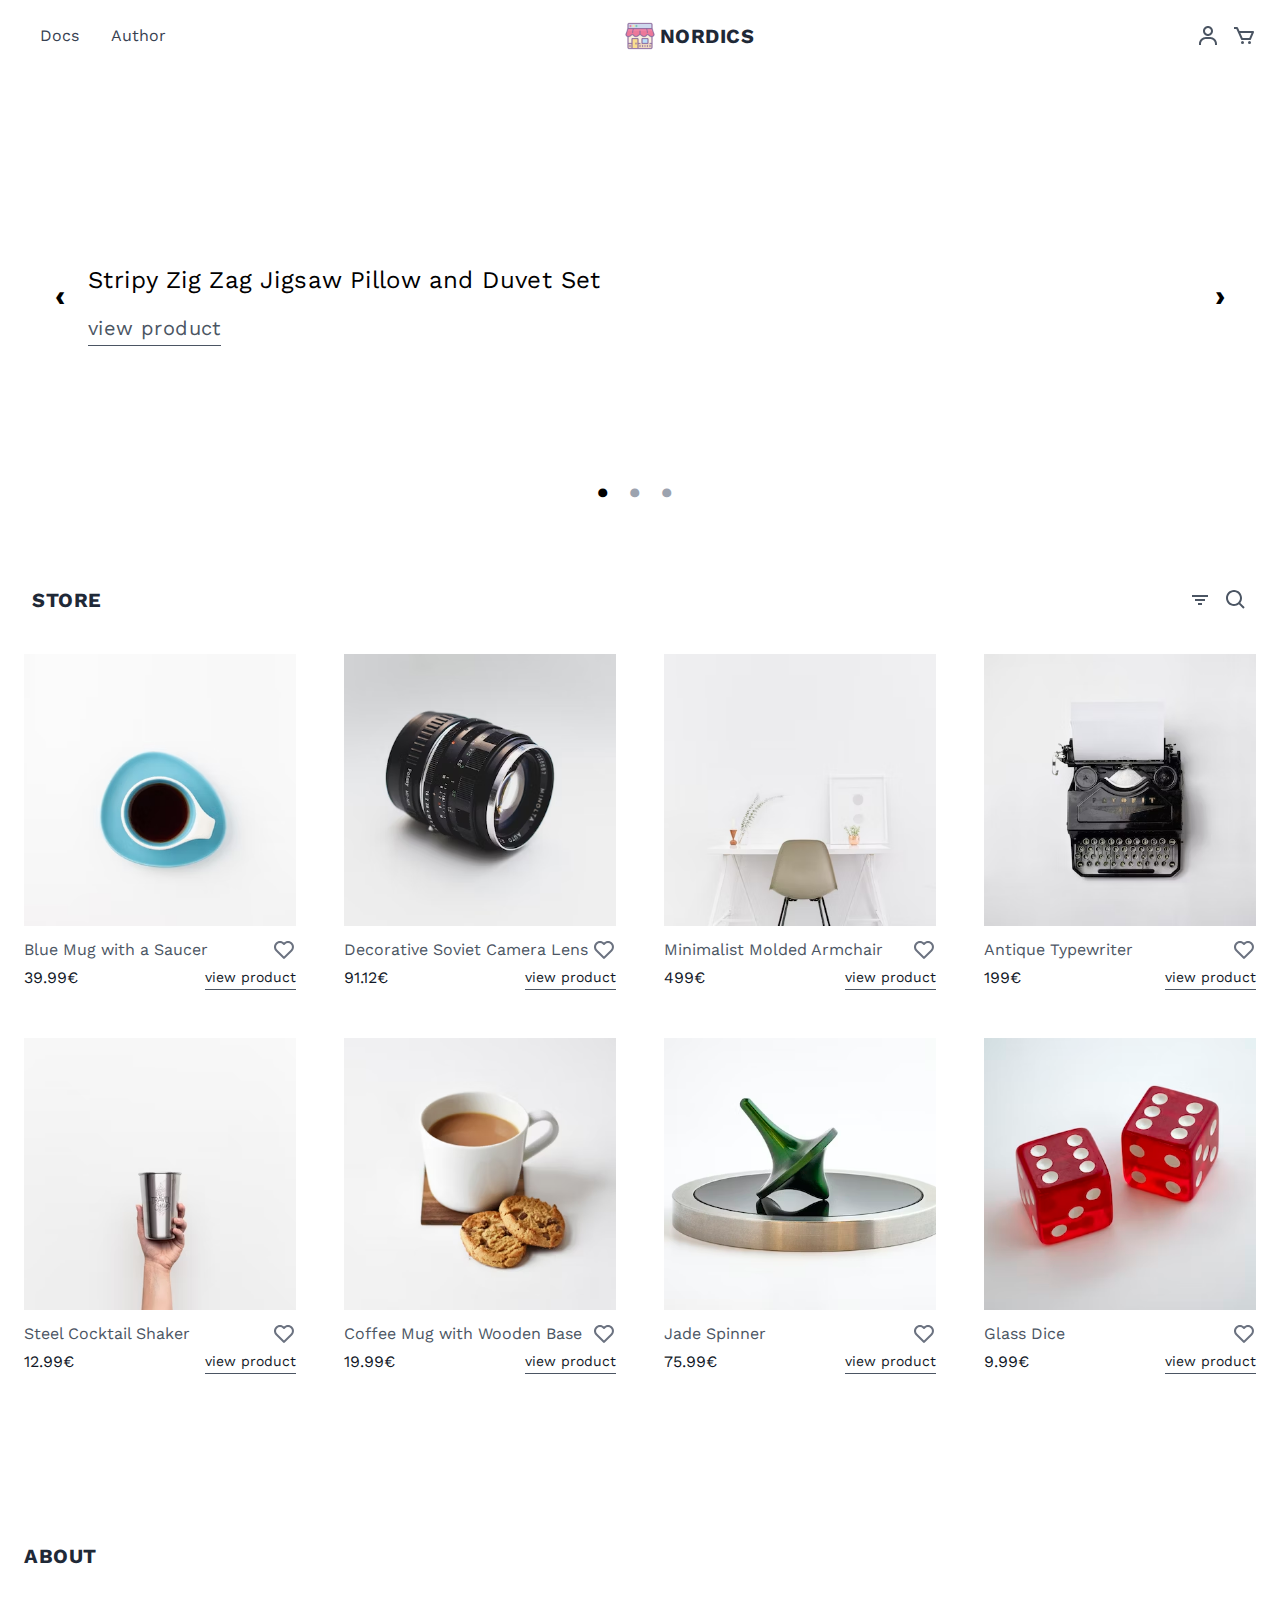
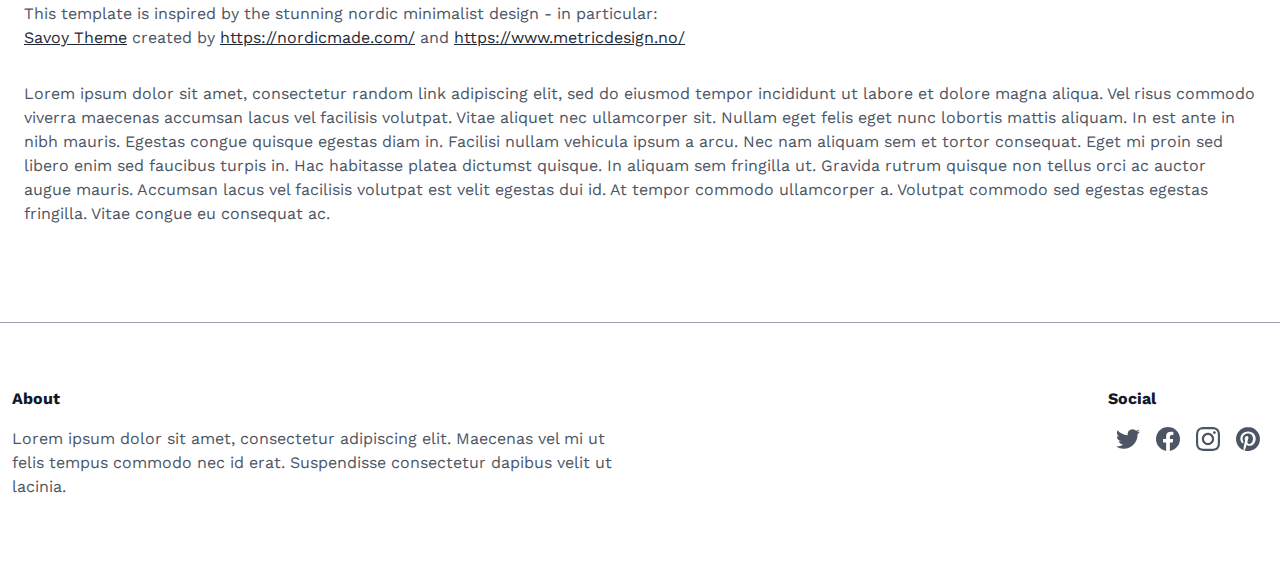
==== index.html @ 89f7fbb5 "fix store nav zindex" ====
<!DOCTYPE html>
<html lang="en">

<head>
    <meta charset="UTF-8">
    <meta name="viewport" content="width=device-width, initial-scale=1.0">
    <meta http-equiv="X-UA-Compatible" content="ie=edge">
    <title>Nordics Store</title>
    <meta name="description" content="Free open source Tailwind CSS Store template">
    <meta name="keywords" content="tailwind,tailwindcss,tailwind css,css,starter template,free template,store template, shop layout, minimal, monochrome, minimalistic, theme, nordic">
    <link rel="shortcut icon" href="./assets/img/favicon.ico" type="image/x-icon">
    <link rel="stylesheet" href="./assets/css/output.css">
    <link href="https://fonts.googleapis.com/css?family=Work+Sans:200,400&display=swap" rel="stylesheet">

</head>
<body class="bg-white text-gray-600 work-sans leading-normal text-base tracking-normal">
    <!--Nav-->
    <nav id="header" class="w-full z-30 top-0 py-1">
        <div class="w-full container mx-auto flex flex-wrap items-center justify-between mt-0 px-6 py-3">

            <label for="menu-toggle" class="cursor-pointer md:hidden block">
                <svg class="fill-current text-gray-900" xmlns="http://www.w3.org/2000/svg" width="20" height="20" viewBox="0 0 20 20">
                    <title>menu</title>
                    <path d="M0 3h20v2H0V3zm0 6h20v2H0V9zm0 6h20v2H0v-2z"></path>
                </svg>
            </label>
            <input class="hidden" type="checkbox" id="menu-toggle" />

            <div class="hidden md:flex md:items-center md:w-auto w-full order-3 md:order-1" id="menu">
                <nav>
                    <ul class="md:flex items-center justify-between text-base text-gray-700 pt-4 md:pt-0">
                        <li><a class="inline-block no-underline hover:text-black hover:underline py-2 px-4" href="#">Docs</a></li>
                        <li><a class="inline-block no-underline hover:text-black hover:underline py-2 px-4" href="#">Author</a></li>
                    </ul>
                </nav>
            </div>

            <div class="order-1 md:order-2">
                <a class="flex items-center tracking-wide no-underline hover:no-underline font-bold text-gray-800 text-xl " href="index.html">
                    <img class="hidden w-[32px] h-[32px] sm:mr-1 sm:block" src="./assets/img/logo.png" alt="Logo">
                    NORDICS
                </a>
            </div>

            <div class="order-2 md:order-3 flex items-center" id="nav-content">

                <button type="button" class="login-toggle inline-block no-underline hover:text-black">
                    <svg class="fill-current hover:text-black" xmlns="http://www.w3.org/2000/svg" width="24" height="24" viewBox="0 0 24 24">
                        <circle fill="none" cx="12" cy="7" r="3" />
                        <path d="M12 2C9.243 2 7 4.243 7 7s2.243 5 5 5 5-2.243 5-5S14.757 2 12 2zM12 10c-1.654 0-3-1.346-3-3s1.346-3 3-3 3 1.346 3 3S13.654 10 12 10zM21 21v-1c0-3.859-3.141-7-7-7h-4c-3.86 0-7 3.141-7 7v1h2v-1c0-2.757 2.243-5 5-5h4c2.757 0 5 2.243 5 5v1H21z" />
                    </svg>
                </button>

                <button type="button" class="cart-toggle ml-3 inline-block no-underline hover:text-black">
                    <svg class="fill-current hover:text-black" xmlns="http://www.w3.org/2000/svg" width="24" height="24" viewBox="0 0 24 24">
                        <path d="M21,7H7.462L5.91,3.586C5.748,3.229,5.392,3,5,3H2v2h2.356L9.09,15.414C9.252,15.771,9.608,16,10,16h8 c0.4,0,0.762-0.238,0.919-0.606l3-7c0.133-0.309,0.101-0.663-0.084-0.944C21.649,7.169,21.336,7,21,7z M17.341,14h-6.697L8.371,9 h11.112L17.341,14z" />
                        <circle cx="10.5" cy="18.5" r="1.5" />
                        <circle cx="17.5" cy="18.5" r="1.5" />
                    </svg>
                </button>

            </div>
        </div>
    </nav>

    <div class="carousel relative container mx-auto max-w-[1600px]">
        <div class="carousel-inner relative overflow-hidden w-full">
            <!--Slide 1-->
            <input class="carousel-open" type="radio" id="carousel-1" name="carousel" aria-hidden="true" hidden checked="checked">
            <div class="carousel-item absolute opacity-0 h-[50vh]">
                <div class="block h-full w-full mx-auto lg:flex pt-6 md:pt-0 md:items-center bg-cover bg-right bg-slide-one">

                    <div class="container mx-auto">
                        <div class="flex flex-col w-full lg:w-1/2 md:ml-16 items-center md:items-start px-6 tracking-wide">
                            <p class="text-black text-2xl my-4">Stripy Zig Zag Jigsaw Pillow and Duvet Set</p>
                            <a class="text-xl inline-block no-underline border-b border-gray-600 leading-relaxed hover:text-black hover:border-black" href="#">view product</a>
                        </div>
                    </div>

                </div>
            </div>
            <label for="carousel-3" class="prev control-1 w-10 h-10 ml-2 md:ml-10 absolute cursor-pointer hidden text-3xl font-bold text-black hover:text-white rounded-full bg-white hover:bg-gray-900 leading-tight text-center z-10 inset-y-0 left-0 my-auto">‹</label>
            <label for="carousel-2" class="next control-1 w-10 h-10 mr-2 md:mr-10 absolute cursor-pointer hidden text-3xl font-bold text-black hover:text-white rounded-full bg-white hover:bg-gray-900 leading-tight text-center z-10 inset-y-0 right-0 my-auto">›</label>

            <!--Slide 2-->
            <input class="carousel-open" type="radio" id="carousel-2" name="carousel" aria-hidden="true" hidden>
            <div class="carousel-item absolute opacity-0 bg-cover bg-right h-[50vh]">
                <div class="block h-full w-full mx-auto lg:flex pt-6 md:pt-0 md:items-center bg-cover bg-right bg-slide-two">

                    <div class="container mx-auto">
                        <div class="flex flex-col w-full lg:w-1/2 md:ml-16 items-center md:items-start px-6 tracking-wide">
                            <p class="text-black text-2xl my-4">Real Bamboo Wall Clock</p>
                            <a class="text-xl inline-block no-underline border-b border-gray-600 leading-relaxed hover:text-black hover:border-black" href="#">view product</a>
                        </div>
                    </div>

                </div>
            </div>
            <label for="carousel-1" class="prev control-2 w-10 h-10 ml-2 md:ml-10 absolute cursor-pointer hidden text-3xl font-bold text-black hover:text-white rounded-full bg-white hover:bg-gray-900  leading-tight text-center z-10 inset-y-0 left-0 my-auto">‹</label>
            <label for="carousel-3" class="next control-2 w-10 h-10 mr-2 md:mr-10 absolute cursor-pointer hidden text-3xl font-bold text-black hover:text-white rounded-full bg-white hover:bg-gray-900  leading-tight text-center z-10 inset-y-0 right-0 my-auto">›</label>

            <!--Slide 3-->
            <input class="carousel-open" type="radio" id="carousel-3" name="carousel" aria-hidden="true" hidden>
            <div class="carousel-item absolute opacity-0 h-[50vh]">
                <div class="block h-full w-full mx-auto lg:flex pt-6 md:pt-0 md:items-center bg-cover bg-bottom bg-slide-three");">

                    <div class="container mx-auto">
                        <div class="flex flex-col w-full lg:w-1/2 md:ml-16 items-center md:items-start px-6 tracking-wide">
                            <p class="text-black text-2xl my-4">Brown and blue hardbound book</p>
                            <a class="text-xl inline-block no-underline border-b border-gray-600 leading-relaxed hover:text-black hover:border-black" href="#">view product</a>
                        </div>
                    </div>

                </div>
            </div>
            <label for="carousel-2" class="prev control-3 w-10 h-10 ml-2 md:ml-10 absolute cursor-pointer hidden text-3xl font-bold text-black hover:text-white rounded-full bg-white hover:bg-gray-900  leading-tight text-center z-10 inset-y-0 left-0 my-auto">‹</label>
            <label for="carousel-1" class="next control-3 w-10 h-10 mr-2 md:mr-10 absolute cursor-pointer hidden text-3xl font-bold text-black hover:text-white rounded-full bg-white hover:bg-gray-900  leading-tight text-center z-10 inset-y-0 right-0 my-auto">›</label>

            <!-- Add additional indicators for each slide-->
            <ol class="carousel-indicators">
                <li class="inline-block mr-3">
                    <label for="carousel-1" class="carousel-bullet cursor-pointer block text-4xl text-gray-400 hover:text-gray-900">•</label>
                </li>
                <li class="inline-block mr-3">
                    <label for="carousel-2" class="carousel-bullet cursor-pointer block text-4xl text-gray-400 hover:text-gray-900">•</label>
                </li>
                <li class="inline-block mr-3">
                    <label for="carousel-3" class="carousel-bullet cursor-pointer block text-4xl text-gray-400 hover:text-gray-900">•</label>
                </li>
            </ol>

        </div>
    </div>
    <!-- STORE SECTION -->
    <section class="bg-white py-8">

        <div id="store" class="container mx-auto flex items-center flex-wrap pt-4 pb-12">

            <nav id="store-nav" class="w-full top-0 px-6 py-1">
                <div class="w-full container mx-auto flex flex-wrap items-center justify-between mt-0 px-2 py-3">

                    <a class="uppercase tracking-wide no-underline hover:no-underline font-bold text-gray-800 text-xl " href="#">
				Store
			</a>

                    <div class="flex items-center" id="store-nav-content">

                        <button id="filter-toggle" type="button" class="ml-3 inline-block no-underline hover:text-black" href="#">
                            <svg class="fill-current hover:text-black" xmlns="http://www.w3.org/2000/svg" width="24" height="24" viewBox="0 0 24 24">
                                <path d="M7 11H17V13H7zM4 7H20V9H4zM10 15H14V17H10z" />
                            </svg>
                        </button>

                        <button id="search-toggle" type="button" class="ml-3 inline-block no-underline hover:text-black" href="#">
                            <svg class="fill-current hover:text-black" xmlns="http://www.w3.org/2000/svg" width="24" height="24" viewBox="0 0 24 24">
                                <path d="M10,18c1.846,0,3.543-0.635,4.897-1.688l4.396,4.396l1.414-1.414l-4.396-4.396C17.365,13.543,18,11.846,18,10 c0-4.411-3.589-8-8-8s-8,3.589-8,8S5.589,18,10,18z M10,4c3.309,0,6,2.691,6,6s-2.691,6-6,6s-6-2.691-6-6S6.691,4,10,4z" />
                            </svg>
                        </button>

                    </div>
              </div>
            </nav>
        </div>
        
        <div id="cart-wrapper" class="opacity-0 relative ease-in-out duration-500 z-10" aria-labelledby="slide-over-title" role="dialog" aria-modal="true">
            <!--
              Background backdrop, show/hide based on slide-over state.
          
              Entering: "ease-in-out duration-500"
                From: "opacity-0"
                To: "opacity-100"
              Leaving: "ease-in-out duration-500"
                From: "opacity-100"
                To: "opacity-0"
                inset-0 
            -->
            <div class="fixed end-full bg-gray-500 bg-opacity-75 transition-opacity"></div>
          
            <div class="fixed end-full overflow-hidden">
              <div class="absolute end-full overflow-hidden">
                <div id="cart" class="translate-x-full transform transition ease-in-out duration-500 sm:duration-700 pointer-events-none fixed inset-y-0 right-0 flex max-w-full pl-10">
                  <!--
                    Slide-over panel, show/hide based on slide-over state.
          
                    Entering: "transform transition ease-in-out duration-500 sm:duration-700"
                      From: "translate-x-full"
                      To: "translate-x-0"
                    Leaving: "transform transition ease-in-out duration-500 sm:duration-700"
                      From: "translate-x-0"
                      To: "translate-x-full"
                  -->
                  <div class="pointer-events-auto w-screen max-w-md">
                    <div class="flex h-full flex-col overflow-y-scroll bg-white shadow-xl">
                      <div class="flex-1 overflow-y-auto px-4 py-6 sm:px-6">
                        <div class="flex items-start justify-between">
                          <h2 class="text-lg font-medium text-gray-900" id="slide-over-title">Shopping cart</h2>
                          <div class="ml-3 flex h-7 items-center">
                            <button type="button" class="cart-toggle relative -m-2 p-2 text-gray-400 hover:text-gray-500">
                              <span class="absolute -inset-0.5"></span>
                              <span class="sr-only">Close panel</span>
                              <svg class="h-6 w-6" fill="none" viewBox="0 0 24 24" stroke-width="1.5" stroke="currentColor" aria-hidden="true">
                                <path stroke-linecap="round" stroke-linejoin="round" d="M6 18L18 6M6 6l12 12" />
                              </svg>
                            </button>
                          </div>
                        </div>
          
                        <div class="mt-8">
                          <div class="flow-root">
                            <ul id="cart-content" role="list" class="-my-6 divide-y divide-gray-200">
                            </ul>
                          </div>
                        </div>
                      </div>
          
                      <div class="border-t border-gray-200 px-4 py-6 sm:px-6">
                        <div class="flex justify-between text-base font-medium text-gray-900">
                          <p>Subtotal</p>
                          <p id="price-sum">0.00€</p>
                        </div>
                        <p class="mt-0.5 text-sm text-gray-500">Shipping and taxes calculated at checkout.</p>
                        <div class="mt-6">
                          <a href="#" class="flex items-center justify-center rounded-md border border-transparent bg-indigo-600 px-6 py-3 text-base font-medium text-white shadow-sm hover:bg-indigo-700">Checkout</a>
                        </div>
                        <div class="mt-6 flex justify-center text-center text-sm text-gray-500">
                          <p>
                            or
                            <button type="button" class="cart-toggle font-medium text-indigo-600 hover:text-indigo-500">
                              Continue Shopping
                              <span aria-hidden="true"> &rarr;</span>
                            </button>
                          </p>
                        </div>
                      </div>
                    </div>
                  </div>
                </div>
              </div>
            </div>
          </div>
          

    </section>

    <section class="bg-white py-8">

        <div class="container py-8 px-6 mx-auto">

            <a class="uppercase tracking-wide no-underline hover:no-underline font-bold text-gray-800 text-xl mb-8" href="#">
			About
		</a>

            <p class="mt-8 mb-8">This template is inspired by the stunning nordic minimalist design - in particular:
                <br>
                <a class="text-gray-800 underline hover:text-gray-900" href="http://savoy.nordicmade.com/" target="_blank">Savoy Theme</a> created by <a class="text-gray-800 underline hover:text-gray-900" href="https://nordicmade.com/">https://nordicmade.com/</a> and <a class="text-gray-800 underline hover:text-gray-900" href="https://www.metricdesign.no/" target="_blank">https://www.metricdesign.no/</a></p>

            <p class="mb-8">Lorem ipsum dolor sit amet, consectetur <a href="#">random link</a> adipiscing elit, sed do eiusmod tempor incididunt ut labore et dolore magna aliqua. Vel risus commodo viverra maecenas accumsan lacus vel facilisis volutpat. Vitae aliquet nec ullamcorper sit. Nullam eget felis eget nunc lobortis mattis aliquam. In est ante in nibh mauris. Egestas congue quisque egestas diam in. Facilisi nullam vehicula ipsum a arcu. Nec nam aliquam sem et tortor consequat. Eget mi proin sed libero enim sed faucibus turpis in. Hac habitasse platea dictumst quisque. In aliquam sem fringilla ut. Gravida rutrum quisque non tellus orci ac auctor augue mauris. Accumsan lacus vel facilisis volutpat est velit egestas dui id. At tempor commodo ullamcorper a. Volutpat commodo sed egestas egestas fringilla. Vitae congue eu consequat ac.</p>

        </div>

    </section>

<footer class="container mx-auto bg-white py-8 border-t border-gray-400">
  <div class="container flex px-3 py-8 ">
    <div class="w-full mx-auto flex flex-wrap">
      <div class="flex w-full lg:w-1/2 ">
        <div class="px-3 md:px-0">
          <h3 class="font-bold text-gray-900">About</h3>
          <p class="py-4">
            Lorem ipsum dolor sit amet, consectetur adipiscing elit. Maecenas vel mi ut felis tempus commodo nec id erat. Suspendisse consectetur dapibus velit ut lacinia.
          </p>
        </div>
      </div>
      <div class="flex w-full lg:w-1/2 lg:justify-end lg:text-right mt-6 md:mt-0">
        <div class="px-3 md:px-0">
          <h3 class="text-left font-bold text-gray-900">Social</h3>

          <div class="w-full flex items-center py-4 mt-0">
            <a href="#" class="mx-2">
              <svg class="w-6 h-6 fill-current" viewBox="0 0 24 24">
                <path d="M23.953 4.57a10 10 0 01-2.825.775 4.958 4.958 0 002.163-2.723c-.951.555-2.005.959-3.127 1.184a4.92 4.92 0 00-8.384 4.482C7.69 8.095 4.067 6.13 1.64 3.162a4.822 4.822 0 00-.666 2.475c0 1.71.87 3.213 2.188 4.096a4.904 4.904 0 01-2.228-.616v.06a4.923 4.923 0 003.946 4.827 4.996 4.996 0 01-2.212.085 4.936 4.936 0 004.604 3.417 9.867 9.867 0 01-6.102 2.105c-.39 0-.779-.023-1.17-.067a13.995 13.995 0 007.557 2.209c9.053 0 13.998-7.496 13.998-13.985 0-.21 0-.42-.015-.63A9.935 9.935 0 0024 4.59z"></path>
              </svg>
            </a>
            <a href="#" class="mx-2">
              <svg class="w-6 h-6 fill-current" viewBox="0 0 24 24">
                <path d="M24 12.073c0-6.627-5.373-12-12-12s-12 5.373-12 12c0 5.99 4.388 10.954 10.125 11.854v-8.385H7.078v-3.47h3.047V9.43c0-3.007 1.792-4.669 4.533-4.669 1.312 0 2.686.235 2.686.235v2.953H15.83c-1.491 0-1.956.925-1.956 1.874v2.25h3.328l-.532 3.47h-2.796v8.385C19.612 23.027 24 18.062 24 12.073z"></path>
              </svg>
            </a>
            <a href="#" class="mx-2">
              <svg class="w-6 h-6 fill-current" viewBox="0 0 24 24">
                <path d="M12 0C8.74 0 8.333.015 7.053.072 5.775.132 4.905.333 4.14.63c-.789.306-1.459.717-2.126 1.384S.935 3.35.63 4.14C.333 4.905.131 5.775.072 7.053.012 8.333 0 8.74 0 12s.015 3.667.072 4.947c.06 1.277.261 2.148.558 2.913.306.788.717 1.459 1.384 2.126.667.666 1.336 1.079 2.126 1.384.766.296 1.636.499 2.913.558C8.333 23.988 8.74 24 12 24s3.667-.015 4.947-.072c1.277-.06 2.148-.262 2.913-.558.788-.306 1.459-.718 2.126-1.384.666-.667 1.079-1.335 1.384-2.126.296-.765.499-1.636.558-2.913.06-1.28.072-1.687.072-4.947s-.015-3.667-.072-4.947c-.06-1.277-.262-2.149-.558-2.913-.306-.789-.718-1.459-1.384-2.126C21.319 1.347 20.651.935 19.86.63c-.765-.297-1.636-.499-2.913-.558C15.667.012 15.26 0 12 0zm0 2.16c3.203 0 3.585.016 4.85.071 1.17.055 1.805.249 2.227.415.562.217.96.477 1.382.896.419.42.679.819.896 1.381.164.422.36 1.057.413 2.227.057 1.266.07 1.646.07 4.85s-.015 3.585-.074 4.85c-.061 1.17-.256 1.805-.421 2.227-.224.562-.479.96-.899 1.382-.419.419-.824.679-1.38.896-.42.164-1.065.36-2.235.413-1.274.057-1.649.07-4.859.07-3.211 0-3.586-.015-4.859-.074-1.171-.061-1.816-.256-2.236-.421-.569-.224-.96-.479-1.379-.899-.421-.419-.69-.824-.9-1.38-.165-.42-.359-1.065-.42-2.235-.045-1.26-.061-1.649-.061-4.844 0-3.196.016-3.586.061-4.861.061-1.17.255-1.814.42-2.234.21-.57.479-.96.9-1.381.419-.419.81-.689 1.379-.898.42-.166 1.051-.361 2.221-.421 1.275-.045 1.65-.06 4.859-.06l.045.03zm0 3.678c-3.405 0-6.162 2.76-6.162 6.162 0 3.405 2.76 6.162 6.162 6.162 3.405 0 6.162-2.76 6.162-6.162 0-3.405-2.76-6.162-6.162-6.162zM12 16c-2.21 0-4-1.79-4-4s1.79-4 4-4 4 1.79 4 4-1.79 4-4 4zm7.846-10.405c0 .795-.646 1.44-1.44 1.44-.795 0-1.44-.646-1.44-1.44 0-.794.646-1.439 1.44-1.439.793-.001 1.44.645 1.44 1.439z"></path>
              </svg>
            </a>
            <a href="#" class="mx-2">
              <svg class="w-6 h-6 fill-current" viewBox="0 0 24 24">
                <path d="M12.017 0C5.396 0 .029 5.367.029 11.987c0 5.079 3.158 9.417 7.618 11.162-.105-.949-.199-2.403.041-3.439.219-.937 1.406-5.957 1.406-5.957s-.359-.72-.359-1.781c0-1.663.967-2.911 2.168-2.911 1.024 0 1.518.769 1.518 1.688 0 1.029-.653 2.567-.992 3.992-.285 1.193.6 2.165 1.775 2.165 2.128 0 3.768-2.245 3.768-5.487 0-2.861-2.063-4.869-5.008-4.869-3.41 0-5.409 2.562-5.409 5.199 0 1.033.394 2.143.889 2.741.099.12.112.225.085.345-.09.375-.293 1.199-.334 1.363-.053.225-.172.271-.401.165-1.495-.69-2.433-2.878-2.433-4.646 0-3.776 2.748-7.252 7.92-7.252 4.158 0 7.392 2.967 7.392 6.923 0 4.135-2.607 7.462-6.233 7.462-1.214 0-2.354-.629-2.758-1.379l-.749 2.848c-.269 1.045-1.004 2.352-1.498 3.146 1.123.345 2.306.535 3.55.535 6.607 0 11.985-5.365 11.985-11.987C23.97 5.39 18.592.026 11.985.026L12.017 0z"></path>
              </svg>
            </a>
          </div>
        </div>
      </div>
    </div>
  </div>
</footer>


  


<script src="./assets/js/jquery.min.js"></script>
<script src="./assets/js/index.js"></script>
</body>

</html>
---- assets/css/output.css ----
/*
! tailwindcss v3.3.6 | MIT License | https://tailwindcss.com
*/

/*
1. Prevent padding and border from affecting element width. (https://github.com/mozdevs/cssremedy/issues/4)
2. Allow adding a border to an element by just adding a border-width. (https://github.com/tailwindcss/tailwindcss/pull/116)
*/

*,
::before,
::after {
  box-sizing: border-box;
  /* 1 */
  border-width: 0;
  /* 2 */
  border-style: solid;
  /* 2 */
  border-color: #e5e7eb;
  /* 2 */
}

::before,
::after {
  --tw-content: '';
}

/*
1. Use a consistent sensible line-height in all browsers.
2. Prevent adjustments of font size after orientation changes in iOS.
3. Use a more readable tab size.
4. Use the user's configured `sans` font-family by default.
5. Use the user's configured `sans` font-feature-settings by default.
6. Use the user's configured `sans` font-variation-settings by default.
*/

html {
  line-height: 1.5;
  /* 1 */
  -webkit-text-size-adjust: 100%;
  /* 2 */
  -moz-tab-size: 4;
  /* 3 */
  -o-tab-size: 4;
     tab-size: 4;
  /* 3 */
  font-family: ui-sans-serif, system-ui, -apple-system, BlinkMacSystemFont, "Segoe UI", Roboto, "Helvetica Neue", Arial, "Noto Sans", sans-serif, "Apple Color Emoji", "Segoe UI Emoji", "Segoe UI Symbol", "Noto Color Emoji";
  /* 4 */
  font-feature-settings: normal;
  /* 5 */
  font-variation-settings: normal;
  /* 6 */
}

/*
1. Remove the margin in all browsers.
2. Inherit line-height from `html` so users can set them as a class directly on the `html` element.
*/

body {
  margin: 0;
  /* 1 */
  line-height: inherit;
  /* 2 */
}

/*
1. Add the correct height in Firefox.
2. Correct the inheritance of border color in Firefox. (https://bugzilla.mozilla.org/show_bug.cgi?id=190655)
3. Ensure horizontal rules are visible by default.
*/

hr {
  height: 0;
  /* 1 */
  color: inherit;
  /* 2 */
  border-top-width: 1px;
  /* 3 */
}

/*
Add the correct text decoration in Chrome, Edge, and Safari.
*/

abbr:where([title]) {
  -webkit-text-decoration: underline dotted;
          text-decoration: underline dotted;
}

/*
Remove the default font size and weight for headings.
*/

h1,
h2,
h3,
h4,
h5,
h6 {
  font-size: inherit;
  font-weight: inherit;
}

/*
Reset links to optimize for opt-in styling instead of opt-out.
*/

a {
  color: inherit;
  text-decoration: inherit;
}

/*
Add the correct font weight in Edge and Safari.
*/

b,
strong {
  font-weight: bolder;
}

/*
1. Use the user's configured `mono` font-family by default.
2. Use the user's configured `mono` font-feature-settings by default.
3. Use the user's configured `mono` font-variation-settings by default.
4. Correct the odd `em` font sizing in all browsers.
*/

code,
kbd,
samp,
pre {
  font-family: ui-monospace, SFMono-Regular, Menlo, Monaco, Consolas, "Liberation Mono", "Courier New", monospace;
  /* 1 */
  font-feature-settings: normal;
  /* 2 */
  font-variation-settings: normal;
  /* 3 */
  font-size: 1em;
  /* 4 */
}

/*
Add the correct font size in all browsers.
*/

small {
  font-size: 80%;
}

/*
Prevent `sub` and `sup` elements from affecting the line height in all browsers.
*/

sub,
sup {
  font-size: 75%;
  line-height: 0;
  position: relative;
  vertical-align: baseline;
}

sub {
  bottom: -0.25em;
}

sup {
  top: -0.5em;
}

/*
1. Remove text indentation from table contents in Chrome and Safari. (https://bugs.chromium.org/p/chromium/issues/detail?id=999088, https://bugs.webkit.org/show_bug.cgi?id=201297)
2. Correct table border color inheritance in all Chrome and Safari. (https://bugs.chromium.org/p/chromium/issues/detail?id=935729, https://bugs.webkit.org/show_bug.cgi?id=195016)
3. Remove gaps between table borders by default.
*/

table {
  text-indent: 0;
  /* 1 */
  border-color: inherit;
  /* 2 */
  border-collapse: collapse;
  /* 3 */
}

/*
1. Change the font styles in all browsers.
2. Remove the margin in Firefox and Safari.
3. Remove default padding in all browsers.
*/

button,
input,
optgroup,
select,
textarea {
  font-family: inherit;
  /* 1 */
  font-feature-settings: inherit;
  /* 1 */
  font-variation-settings: inherit;
  /* 1 */
  font-size: 100%;
  /* 1 */
  font-weight: inherit;
  /* 1 */
  line-height: inherit;
  /* 1 */
  color: inherit;
  /* 1 */
  margin: 0;
  /* 2 */
  padding: 0;
  /* 3 */
}

/*
Remove the inheritance of text transform in Edge and Firefox.
*/

button,
select {
  text-transform: none;
}

/*
1. Correct the inability to style clickable types in iOS and Safari.
2. Remove default button styles.
*/

button,
[type='button'],
[type='reset'],
[type='submit'] {
  -webkit-appearance: button;
  /* 1 */
  background-color: transparent;
  /* 2 */
  background-image: none;
  /* 2 */
}

/*
Use the modern Firefox focus style for all focusable elements.
*/

:-moz-focusring {
  outline: auto;
}

/*
Remove the additional `:invalid` styles in Firefox. (https://github.com/mozilla/gecko-dev/blob/2f9eacd9d3d995c937b4251a5557d95d494c9be1/layout/style/res/forms.css#L728-L737)
*/

:-moz-ui-invalid {
  box-shadow: none;
}

/*
Add the correct vertical alignment in Chrome and Firefox.
*/

progress {
  vertical-align: baseline;
}

/*
Correct the cursor style of increment and decrement buttons in Safari.
*/

::-webkit-inner-spin-button,
::-webkit-outer-spin-button {
  height: auto;
}

/*
1. Correct the odd appearance in Chrome and Safari.
2. Correct the outline style in Safari.
*/

[type='search'] {
  -webkit-appearance: textfield;
  /* 1 */
  outline-offset: -2px;
  /* 2 */
}

/*
Remove the inner padding in Chrome and Safari on macOS.
*/

::-webkit-search-decoration {
  -webkit-appearance: none;
}

/*
1. Correct the inability to style clickable types in iOS and Safari.
2. Change font properties to `inherit` in Safari.
*/

::-webkit-file-upload-button {
  -webkit-appearance: button;
  /* 1 */
  font: inherit;
  /* 2 */
}

/*
Add the correct display in Chrome and Safari.
*/

summary {
  display: list-item;
}

/*
Removes the default spacing and border for appropriate elements.
*/

blockquote,
dl,
dd,
h1,
h2,
h3,
h4,
h5,
h6,
hr,
figure,
p,
pre {
  margin: 0;
}

fieldset {
  margin: 0;
  padding: 0;
}

legend {
  padding: 0;
}

ol,
ul,
menu {
  list-style: none;
  margin: 0;
  padding: 0;
}

/*
Reset default styling for dialogs.
*/

dialog {
  padding: 0;
}

/*
Prevent resizing textareas horizontally by default.
*/

textarea {
  resize: vertical;
}

/*
1. Reset the default placeholder opacity in Firefox. (https://github.com/tailwindlabs/tailwindcss/issues/3300)
2. Set the default placeholder color to the user's configured gray 400 color.
*/

input::-moz-placeholder, textarea::-moz-placeholder {
  opacity: 1;
  /* 1 */
  color: #9ca3af;
  /* 2 */
}

input::placeholder,
textarea::placeholder {
  opacity: 1;
  /* 1 */
  color: #9ca3af;
  /* 2 */
}

/*
Set the default cursor for buttons.
*/

button,
[role="button"] {
  cursor: pointer;
}

/*
Make sure disabled buttons don't get the pointer cursor.
*/

:disabled {
  cursor: default;
}

/*
1. Make replaced elements `display: block` by default. (https://github.com/mozdevs/cssremedy/issues/14)
2. Add `vertical-align: middle` to align replaced elements more sensibly by default. (https://github.com/jensimmons/cssremedy/issues/14#issuecomment-634934210)
   This can trigger a poorly considered lint error in some tools but is included by design.
*/

img,
svg,
video,
canvas,
audio,
iframe,
embed,
object {
  display: block;
  /* 1 */
  vertical-align: middle;
  /* 2 */
}

/*
Constrain images and videos to the parent width and preserve their intrinsic aspect ratio. (https://github.com/mozdevs/cssremedy/issues/14)
*/

img,
video {
  max-width: 100%;
  height: auto;
}

/* Make elements with the HTML hidden attribute stay hidden by default */

[hidden] {
  display: none;
}

*, ::before, ::after {
  --tw-border-spacing-x: 0;
  --tw-border-spacing-y: 0;
  --tw-translate-x: 0;
  --tw-translate-y: 0;
  --tw-rotate: 0;
  --tw-skew-x: 0;
  --tw-skew-y: 0;
  --tw-scale-x: 1;
  --tw-scale-y: 1;
  --tw-pan-x:  ;
  --tw-pan-y:  ;
  --tw-pinch-zoom:  ;
  --tw-scroll-snap-strictness: proximity;
  --tw-gradient-from-position:  ;
  --tw-gradient-via-position:  ;
  --tw-gradient-to-position:  ;
  --tw-ordinal:  ;
  --tw-slashed-zero:  ;
  --tw-numeric-figure:  ;
  --tw-numeric-spacing:  ;
  --tw-numeric-fraction:  ;
  --tw-ring-inset:  ;
  --tw-ring-offset-width: 0px;
  --tw-ring-offset-color: #fff;
  --tw-ring-color: rgb(59 130 246 / 0.5);
  --tw-ring-offset-shadow: 0 0 #0000;
  --tw-ring-shadow: 0 0 #0000;
  --tw-shadow: 0 0 #0000;
  --tw-shadow-colored: 0 0 #0000;
  --tw-blur:  ;
  --tw-brightness:  ;
  --tw-contrast:  ;
  --tw-grayscale:  ;
  --tw-hue-rotate:  ;
  --tw-invert:  ;
  --tw-saturate:  ;
  --tw-sepia:  ;
  --tw-drop-shadow:  ;
  --tw-backdrop-blur:  ;
  --tw-backdrop-brightness:  ;
  --tw-backdrop-contrast:  ;
  --tw-backdrop-grayscale:  ;
  --tw-backdrop-hue-rotate:  ;
  --tw-backdrop-invert:  ;
  --tw-backdrop-opacity:  ;
  --tw-backdrop-saturate:  ;
  --tw-backdrop-sepia:  ;
}

::backdrop {
  --tw-border-spacing-x: 0;
  --tw-border-spacing-y: 0;
  --tw-translate-x: 0;
  --tw-translate-y: 0;
  --tw-rotate: 0;
  --tw-skew-x: 0;
  --tw-skew-y: 0;
  --tw-scale-x: 1;
  --tw-scale-y: 1;
  --tw-pan-x:  ;
  --tw-pan-y:  ;
  --tw-pinch-zoom:  ;
  --tw-scroll-snap-strictness: proximity;
  --tw-gradient-from-position:  ;
  --tw-gradient-via-position:  ;
  --tw-gradient-to-position:  ;
  --tw-ordinal:  ;
  --tw-slashed-zero:  ;
  --tw-numeric-figure:  ;
  --tw-numeric-spacing:  ;
  --tw-numeric-fraction:  ;
  --tw-ring-inset:  ;
  --tw-ring-offset-width: 0px;
  --tw-ring-offset-color: #fff;
  --tw-ring-color: rgb(59 130 246 / 0.5);
  --tw-ring-offset-shadow: 0 0 #0000;
  --tw-ring-shadow: 0 0 #0000;
  --tw-shadow: 0 0 #0000;
  --tw-shadow-colored: 0 0 #0000;
  --tw-blur:  ;
  --tw-brightness:  ;
  --tw-contrast:  ;
  --tw-grayscale:  ;
  --tw-hue-rotate:  ;
  --tw-invert:  ;
  --tw-saturate:  ;
  --tw-sepia:  ;
  --tw-drop-shadow:  ;
  --tw-backdrop-blur:  ;
  --tw-backdrop-brightness:  ;
  --tw-backdrop-contrast:  ;
  --tw-backdrop-grayscale:  ;
  --tw-backdrop-hue-rotate:  ;
  --tw-backdrop-invert:  ;
  --tw-backdrop-opacity:  ;
  --tw-backdrop-saturate:  ;
  --tw-backdrop-sepia:  ;
}

.container {
  width: 100%;
}

@media (min-width: 640px) {
  .container {
    max-width: 640px;
  }
}

@media (min-width: 768px) {
  .container {
    max-width: 768px;
  }
}

@media (min-width: 1024px) {
  .container {
    max-width: 1024px;
  }
}

@media (min-width: 1280px) {
  .container {
    max-width: 1280px;
  }
}

@media (min-width: 1536px) {
  .container {
    max-width: 1536px;
  }
}

.sr-only {
  position: absolute;
  width: 1px;
  height: 1px;
  padding: 0;
  margin: -1px;
  overflow: hidden;
  clip: rect(0, 0, 0, 0);
  white-space: nowrap;
  border-width: 0;
}

.pointer-events-none {
  pointer-events: none;
}

.pointer-events-auto {
  pointer-events: auto;
}

.visible {
  visibility: visible;
}

.static {
  position: static;
}

.fixed {
  position: fixed;
}

.absolute {
  position: absolute;
}

.relative {
  position: relative;
}

.-inset-0 {
  inset: -0px;
}

.-inset-0\.5 {
  inset: -0.125rem;
}

.inset-0 {
  inset: 0px;
}

.inset-y-0 {
  top: 0px;
  bottom: 0px;
}

.bottom-0 {
  bottom: 0px;
}

.left-0 {
  left: 0px;
}

.right-0 {
  right: 0px;
}

.top-0 {
  top: 0px;
}

.top-5 {
  top: 1.25rem;
}

.-right-\[100vw\] {
  right: -100vw;
}

.end-full {
  inset-inline-end: 100%;
}

.left-\[100vw\] {
  left: 100vw;
}

.z-10 {
  z-index: 10;
}

.z-20 {
  z-index: 20;
}

.z-30 {
  z-index: 30;
}

.order-1 {
  order: 1;
}

.order-2 {
  order: 2;
}

.order-3 {
  order: 3;
}

.-m-2 {
  margin: -0.5rem;
}

.-my-6 {
  margin-top: -1.5rem;
  margin-bottom: -1.5rem;
}

.mx-2 {
  margin-left: 0.5rem;
  margin-right: 0.5rem;
}

.mx-auto {
  margin-left: auto;
  margin-right: auto;
}

.my-4 {
  margin-top: 1rem;
  margin-bottom: 1rem;
}

.my-auto {
  margin-top: auto;
  margin-bottom: auto;
}

.mb-8 {
  margin-bottom: 2rem;
}

.ml-2 {
  margin-left: 0.5rem;
}

.ml-3 {
  margin-left: 0.75rem;
}

.ml-4 {
  margin-left: 1rem;
}

.mr-2 {
  margin-right: 0.5rem;
}

.mr-3 {
  margin-right: 0.75rem;
}

.mt-0 {
  margin-top: 0px;
}

.mt-0\.5 {
  margin-top: 0.125rem;
}

.mt-1 {
  margin-top: 0.25rem;
}

.mt-6 {
  margin-top: 1.5rem;
}

.mt-8 {
  margin-top: 2rem;
}

.block {
  display: block;
}

.inline-block {
  display: inline-block;
}

.inline {
  display: inline;
}

.flex {
  display: flex;
}

.table {
  display: table;
}

.flow-root {
  display: flow-root;
}

.contents {
  display: contents;
}

.hidden {
  display: none;
}

.h-0 {
  height: 0px;
}

.h-10 {
  height: 2.5rem;
}

.h-24 {
  height: 6rem;
}

.h-6 {
  height: 1.5rem;
}

.h-7 {
  height: 1.75rem;
}

.h-\[32px\] {
  height: 32px;
}

.h-\[50vh\] {
  height: 50vh;
}

.h-full {
  height: 100%;
}

.w-10 {
  width: 2.5rem;
}

.w-24 {
  width: 6rem;
}

.w-6 {
  width: 1.5rem;
}

.w-\[32px\] {
  width: 32px;
}

.w-full {
  width: 100%;
}

.w-screen {
  width: 100vw;
}

.max-w-\[1600px\] {
  max-width: 1600px;
}

.max-w-full {
  max-width: 100%;
}

.max-w-md {
  max-width: 28rem;
}

.flex-1 {
  flex: 1 1 0%;
}

.flex-shrink-0 {
  flex-shrink: 0;
}

.translate-x-0 {
  --tw-translate-x: 0px;
  transform: translate(var(--tw-translate-x), var(--tw-translate-y)) rotate(var(--tw-rotate)) skewX(var(--tw-skew-x)) skewY(var(--tw-skew-y)) scaleX(var(--tw-scale-x)) scaleY(var(--tw-scale-y));
}

.translate-x-full {
  --tw-translate-x: 100%;
  transform: translate(var(--tw-translate-x), var(--tw-translate-y)) rotate(var(--tw-rotate)) skewX(var(--tw-skew-x)) skewY(var(--tw-skew-y)) scaleX(var(--tw-scale-x)) scaleY(var(--tw-scale-y));
}

.transform {
  transform: translate(var(--tw-translate-x), var(--tw-translate-y)) rotate(var(--tw-rotate)) skewX(var(--tw-skew-x)) skewY(var(--tw-skew-y)) scaleX(var(--tw-scale-x)) scaleY(var(--tw-scale-y));
}

.cursor-pointer {
  cursor: pointer;
}

.resize {
  resize: both;
}

.flex-col {
  flex-direction: column;
}

.flex-wrap {
  flex-wrap: wrap;
}

.items-start {
  align-items: flex-start;
}

.items-end {
  align-items: flex-end;
}

.items-center {
  align-items: center;
}

.justify-center {
  justify-content: center;
}

.justify-between {
  justify-content: space-between;
}

.divide-y > :not([hidden]) ~ :not([hidden]) {
  --tw-divide-y-reverse: 0;
  border-top-width: calc(1px * calc(1 - var(--tw-divide-y-reverse)));
  border-bottom-width: calc(1px * var(--tw-divide-y-reverse));
}

.divide-gray-200 > :not([hidden]) ~ :not([hidden]) {
  --tw-divide-opacity: 1;
  border-color: rgb(229 231 235 / var(--tw-divide-opacity));
}

.overflow-hidden {
  overflow: hidden;
}

.overflow-y-auto {
  overflow-y: auto;
}

.overflow-y-scroll {
  overflow-y: scroll;
}

.rounded-full {
  border-radius: 9999px;
}

.rounded-md {
  border-radius: 0.375rem;
}

.border {
  border-width: 1px;
}

.border-b {
  border-bottom-width: 1px;
}

.border-t {
  border-top-width: 1px;
}

.border-gray-200 {
  --tw-border-opacity: 1;
  border-color: rgb(229 231 235 / var(--tw-border-opacity));
}

.border-gray-400 {
  --tw-border-opacity: 1;
  border-color: rgb(156 163 175 / var(--tw-border-opacity));
}

.border-gray-600 {
  --tw-border-opacity: 1;
  border-color: rgb(75 85 99 / var(--tw-border-opacity));
}

.border-transparent {
  border-color: transparent;
}

.bg-gray-500 {
  --tw-bg-opacity: 1;
  background-color: rgb(107 114 128 / var(--tw-bg-opacity));
}

.bg-indigo-600 {
  --tw-bg-opacity: 1;
  background-color: rgb(79 70 229 / var(--tw-bg-opacity));
}

.bg-white {
  --tw-bg-opacity: 1;
  background-color: rgb(255 255 255 / var(--tw-bg-opacity));
}

.bg-opacity-75 {
  --tw-bg-opacity: 0.75;
}

.bg-slide-one {
  background-image: url('https://images.unsplash.com/photo-1422190441165-ec2956dc9ecc?ixlib=rb-1.2.1&ixid=eyJhcHBfaWQiOjEyMDd9&auto=format&fit=crop&w=1600&q=80');
}

.bg-slide-three {
  background-image: url('https://images.unsplash.com/photo-1519327232521-1ea2c736d34d?ixlib=rb-1.2.1&ixid=eyJhcHBfaWQiOjEyMDd9&auto=format&fit=crop&w=1600&q=80');
}

.bg-slide-two {
  background-image: url('https://images.unsplash.com/photo-1533090161767-e6ffed986c88?ixlib=rb-1.2.1&ixid=eyJhcHBfaWQiOjM0MTM2fQ&auto=format&fit=crop&w=1600&q=80');
}

.bg-cover {
  background-size: cover;
}

.bg-bottom {
  background-position: bottom;
}

.bg-right {
  background-position: right;
}

.fill-current {
  fill: currentColor;
}

.object-cover {
  -o-object-fit: cover;
     object-fit: cover;
}

.object-center {
  -o-object-position: center;
     object-position: center;
}

.p-2 {
  padding: 0.5rem;
}

.p-6 {
  padding: 1.5rem;
}

.px-2 {
  padding-left: 0.5rem;
  padding-right: 0.5rem;
}

.px-3 {
  padding-left: 0.75rem;
  padding-right: 0.75rem;
}

.px-4 {
  padding-left: 1rem;
  padding-right: 1rem;
}

.px-6 {
  padding-left: 1.5rem;
  padding-right: 1.5rem;
}

.py-1 {
  padding-top: 0.25rem;
  padding-bottom: 0.25rem;
}

.py-2 {
  padding-top: 0.5rem;
  padding-bottom: 0.5rem;
}

.py-3 {
  padding-top: 0.75rem;
  padding-bottom: 0.75rem;
}

.py-4 {
  padding-top: 1rem;
  padding-bottom: 1rem;
}

.py-6 {
  padding-top: 1.5rem;
  padding-bottom: 1.5rem;
}

.py-8 {
  padding-top: 2rem;
  padding-bottom: 2rem;
}

.pb-12 {
  padding-bottom: 3rem;
}

.pl-10 {
  padding-left: 2.5rem;
}

.pl-3 {
  padding-left: 0.75rem;
}

.pt-1 {
  padding-top: 0.25rem;
}

.pt-12 {
  padding-top: 3rem;
}

.pt-3 {
  padding-top: 0.75rem;
}

.pt-4 {
  padding-top: 1rem;
}

.pt-6 {
  padding-top: 1.5rem;
}

.text-left {
  text-align: left;
}

.text-center {
  text-align: center;
}

.text-2xl {
  font-size: 1.5rem;
  line-height: 2rem;
}

.text-3xl {
  font-size: 1.875rem;
  line-height: 2.25rem;
}

.text-4xl {
  font-size: 2.25rem;
  line-height: 2.5rem;
}

.text-base {
  font-size: 1rem;
  line-height: 1.5rem;
}

.text-lg {
  font-size: 1.125rem;
  line-height: 1.75rem;
}

.text-sm {
  font-size: 0.875rem;
  line-height: 1.25rem;
}

.text-xl {
  font-size: 1.25rem;
  line-height: 1.75rem;
}

.font-bold {
  font-weight: 700;
}

.font-medium {
  font-weight: 500;
}

.uppercase {
  text-transform: uppercase;
}

.leading-normal {
  line-height: 1.5;
}

.leading-relaxed {
  line-height: 1.625;
}

.leading-tight {
  line-height: 1.25;
}

.tracking-normal {
  letter-spacing: 0em;
}

.tracking-wide {
  letter-spacing: 0.025em;
}

.text-black {
  --tw-text-opacity: 1;
  color: rgb(0 0 0 / var(--tw-text-opacity));
}

.text-gray-400 {
  --tw-text-opacity: 1;
  color: rgb(156 163 175 / var(--tw-text-opacity));
}

.text-gray-500 {
  --tw-text-opacity: 1;
  color: rgb(107 114 128 / var(--tw-text-opacity));
}

.text-gray-600 {
  --tw-text-opacity: 1;
  color: rgb(75 85 99 / var(--tw-text-opacity));
}

.text-gray-700 {
  --tw-text-opacity: 1;
  color: rgb(55 65 81 / var(--tw-text-opacity));
}

.text-gray-800 {
  --tw-text-opacity: 1;
  color: rgb(31 41 55 / var(--tw-text-opacity));
}

.text-gray-900 {
  --tw-text-opacity: 1;
  color: rgb(17 24 39 / var(--tw-text-opacity));
}

.text-indigo-600 {
  --tw-text-opacity: 1;
  color: rgb(79 70 229 / var(--tw-text-opacity));
}

.text-white {
  --tw-text-opacity: 1;
  color: rgb(255 255 255 / var(--tw-text-opacity));
}

.underline {
  text-decoration-line: underline;
}

.no-underline {
  text-decoration-line: none;
}

.opacity-0 {
  opacity: 0;
}

.opacity-100 {
  opacity: 1;
}

.shadow-sm {
  --tw-shadow: 0 1px 2px 0 rgb(0 0 0 / 0.05);
  --tw-shadow-colored: 0 1px 2px 0 var(--tw-shadow-color);
  box-shadow: var(--tw-ring-offset-shadow, 0 0 #0000), var(--tw-ring-shadow, 0 0 #0000), var(--tw-shadow);
}

.shadow-xl {
  --tw-shadow: 0 20px 25px -5px rgb(0 0 0 / 0.1), 0 8px 10px -6px rgb(0 0 0 / 0.1);
  --tw-shadow-colored: 0 20px 25px -5px var(--tw-shadow-color), 0 8px 10px -6px var(--tw-shadow-color);
  box-shadow: var(--tw-ring-offset-shadow, 0 0 #0000), var(--tw-ring-shadow, 0 0 #0000), var(--tw-shadow);
}

.blur {
  --tw-blur: blur(8px);
  filter: var(--tw-blur) var(--tw-brightness) var(--tw-contrast) var(--tw-grayscale) var(--tw-hue-rotate) var(--tw-invert) var(--tw-saturate) var(--tw-sepia) var(--tw-drop-shadow);
}

.filter {
  filter: var(--tw-blur) var(--tw-brightness) var(--tw-contrast) var(--tw-grayscale) var(--tw-hue-rotate) var(--tw-invert) var(--tw-saturate) var(--tw-sepia) var(--tw-drop-shadow);
}

.transition {
  transition-property: color, background-color, border-color, text-decoration-color, fill, stroke, opacity, box-shadow, transform, filter, -webkit-backdrop-filter;
  transition-property: color, background-color, border-color, text-decoration-color, fill, stroke, opacity, box-shadow, transform, filter, backdrop-filter;
  transition-property: color, background-color, border-color, text-decoration-color, fill, stroke, opacity, box-shadow, transform, filter, backdrop-filter, -webkit-backdrop-filter;
  transition-timing-function: cubic-bezier(0.4, 0, 0.2, 1);
  transition-duration: 150ms;
}

.transition-opacity {
  transition-property: opacity;
  transition-timing-function: cubic-bezier(0.4, 0, 0.2, 1);
  transition-duration: 150ms;
}

.transition-all {
  transition-property: all;
  transition-timing-function: cubic-bezier(0.4, 0, 0.2, 1);
  transition-duration: 150ms;
}

.duration-500 {
  transition-duration: 500ms;
}

.ease-in-out {
  transition-timing-function: cubic-bezier(0.4, 0, 0.2, 1);
}

.work-sans {
  font-family: 'Work Sans', sans-serif;
}

#menu-toggle:checked + #menu {
  display: block;
}

.hover\:grow {
  transition: all 0.3s;
  transform: scale(1);
}

.hover\:grow:hover {
  transform: scale(1.02);
}

.carousel-open:checked + .carousel-item {
  position: static;
  opacity: 100;
}

.carousel-item {
  transition: opacity 0.6s ease-out;
}

#carousel-1:checked ~ .control-1,
#carousel-2:checked ~ .control-2,
#carousel-3:checked ~ .control-3 {
  display: block;
}

.carousel-indicators {
  list-style: none;
  margin: 0;
  padding: 0;
  position: absolute;
  bottom: 2%;
  left: 0;
  right: 0;
  text-align: center;
  z-index: 10;
}

#carousel-1:checked ~ .control-1 ~ .carousel-indicators li:nth-child(1) .carousel-bullet,
#carousel-2:checked ~ .control-2 ~ .carousel-indicators li:nth-child(2) .carousel-bullet,
#carousel-3:checked ~ .control-3 ~ .carousel-indicators li:nth-child(3) .carousel-bullet {
  color: #000;
  /*Set to match the Tailwind colour you want the active one to be */
}

.hover\:grow:hover {
  flex-grow: 1;
}

.hover\:cursor-pointer:hover {
  cursor: pointer;
}

.hover\:border-black:hover {
  --tw-border-opacity: 1;
  border-color: rgb(0 0 0 / var(--tw-border-opacity));
}

.hover\:bg-gray-900:hover {
  --tw-bg-opacity: 1;
  background-color: rgb(17 24 39 / var(--tw-bg-opacity));
}

.hover\:bg-indigo-700:hover {
  --tw-bg-opacity: 1;
  background-color: rgb(67 56 202 / var(--tw-bg-opacity));
}

.hover\:text-black:hover {
  --tw-text-opacity: 1;
  color: rgb(0 0 0 / var(--tw-text-opacity));
}

.hover\:text-gray-500:hover {
  --tw-text-opacity: 1;
  color: rgb(107 114 128 / var(--tw-text-opacity));
}

.hover\:text-gray-900:hover {
  --tw-text-opacity: 1;
  color: rgb(17 24 39 / var(--tw-text-opacity));
}

.hover\:text-indigo-500:hover {
  --tw-text-opacity: 1;
  color: rgb(99 102 241 / var(--tw-text-opacity));
}

.hover\:text-white:hover {
  --tw-text-opacity: 1;
  color: rgb(255 255 255 / var(--tw-text-opacity));
}

.hover\:underline:hover {
  text-decoration-line: underline;
}

.hover\:no-underline:hover {
  text-decoration-line: none;
}

.hover\:shadow-lg:hover {
  --tw-shadow: 0 10px 15px -3px rgb(0 0 0 / 0.1), 0 4px 6px -4px rgb(0 0 0 / 0.1);
  --tw-shadow-colored: 0 10px 15px -3px var(--tw-shadow-color), 0 4px 6px -4px var(--tw-shadow-color);
  box-shadow: var(--tw-ring-offset-shadow, 0 0 #0000), var(--tw-ring-shadow, 0 0 #0000), var(--tw-shadow);
}

@media (min-width: 640px) {
  .sm\:mr-1 {
    margin-right: 0.25rem;
  }

  .sm\:block {
    display: block;
  }

  .sm\:px-6 {
    padding-left: 1.5rem;
    padding-right: 1.5rem;
  }

  .sm\:duration-700 {
    transition-duration: 700ms;
  }
}

@media (min-width: 768px) {
  .md\:order-1 {
    order: 1;
  }

  .md\:order-2 {
    order: 2;
  }

  .md\:order-3 {
    order: 3;
  }

  .md\:ml-10 {
    margin-left: 2.5rem;
  }

  .md\:ml-16 {
    margin-left: 4rem;
  }

  .md\:mr-10 {
    margin-right: 2.5rem;
  }

  .md\:mt-0 {
    margin-top: 0px;
  }

  .md\:flex {
    display: flex;
  }

  .md\:hidden {
    display: none;
  }

  .md\:w-1\/3 {
    width: 33.333333%;
  }

  .md\:w-auto {
    width: auto;
  }

  .md\:items-start {
    align-items: flex-start;
  }

  .md\:items-center {
    align-items: center;
  }

  .md\:px-0 {
    padding-left: 0px;
    padding-right: 0px;
  }

  .md\:pt-0 {
    padding-top: 0px;
  }
}

@media (min-width: 1024px) {
  .lg\:flex {
    display: flex;
  }

  .lg\:w-1\/2 {
    width: 50%;
  }

  .lg\:justify-end {
    justify-content: flex-end;
  }

  .lg\:text-right {
    text-align: right;
  }
}

@media (min-width: 1280px) {
  .xl\:w-1\/4 {
    width: 25%;
  }
}
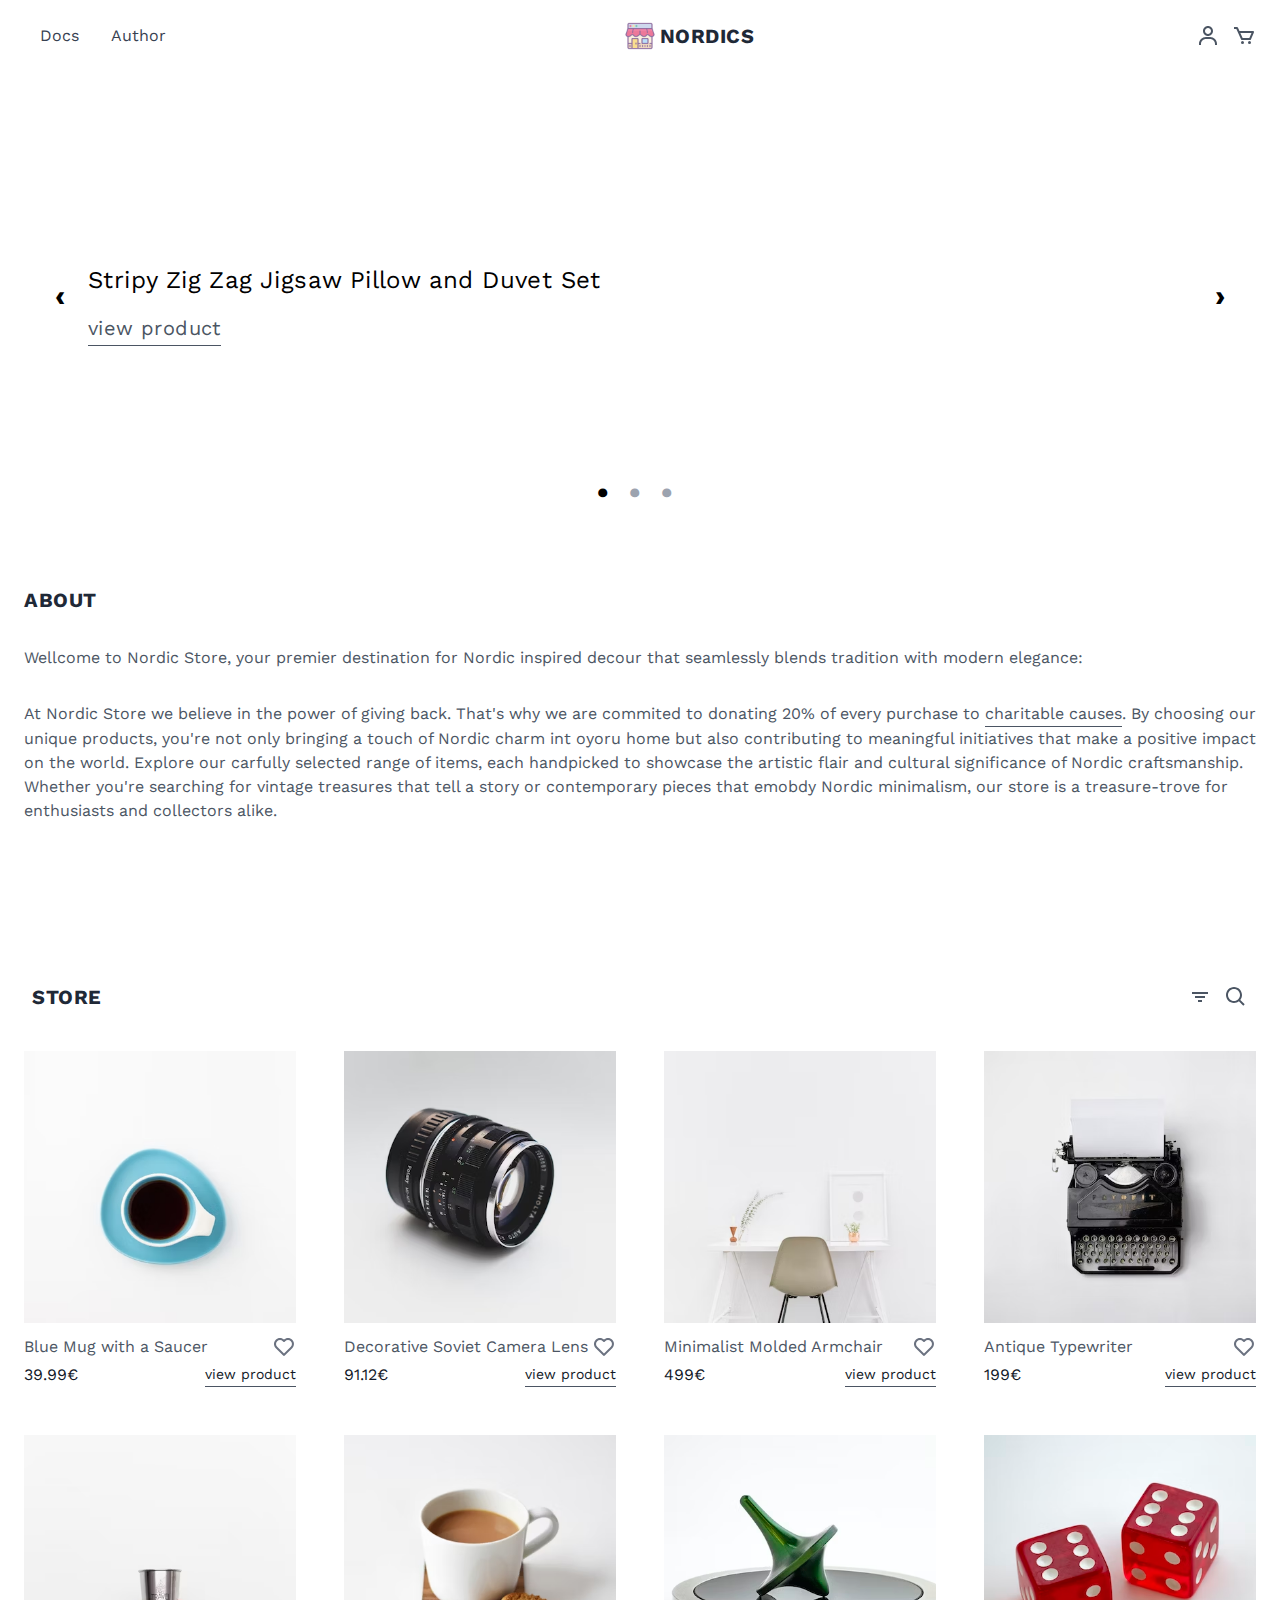
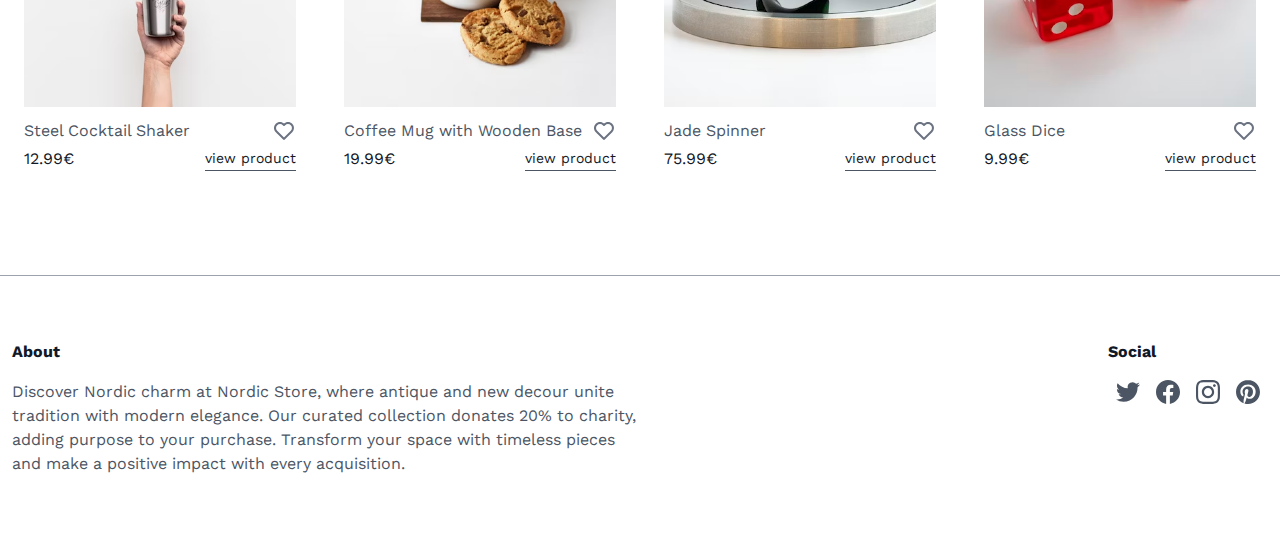
==== commit 9b6bb28e: "added view product functionality" ====
--- a/index.html
+++ b/index.html
@@ -131,6 +131,25 @@
 
         </div>
     </div>
+
+    <section class="bg-white py-8">
+
+      <div class="container py-8 px-6 mx-auto">
+
+          <a class="uppercase tracking-wide no-underline hover:no-underline font-bold text-gray-800 text-xl mb-8" href="#">
+    About
+  </a>
+
+          <p class="mt-8 mb-8">Wellcome to Nordic Store, your premier destination for Nordic inspired decour that seamlessly blends tradition with modern elegance:
+              <br>
+              </p>
+
+          <p class="mb-8">At Nordic Store we believe in the power of giving back. That's why we are commited to donating 20% of every purchase to <a class="inline-block no-underline border-b border-gray-600 hover:text-black hover:border-black" href="example.com">charitable causes</a>. By choosing our unique products, you're not only bringing a touch of Nordic charm int oyoru home but also contributing to meaningful initiatives that make a positive impact on the world. Explore our carfully selected range of items, each handpicked to showcase the artistic flair and cultural significance of Nordic craftsmanship. Whether you're searching for vintage treasures that tell a story or contemporary pieces that emobdy Nordic minimalism, our store is a treasure-trove for enthusiasts and collectors alike.</p>
+
+      </div>
+
+  </section>
+
     <!-- STORE SECTION -->
     <section class="bg-white py-8">
 
@@ -162,6 +181,92 @@
             </nav>
         </div>
         
+        <!-- component -->
+<div class="hidden min-h-screen p-6 bg-gray-100 items-center justify-center">
+  <div class="container max-w-screen-lg mx-auto">
+    <div>
+      <div class="bg-white rounded shadow-lg p-4 px-4 md:p-8 mb-6">
+        <div class="grid gap-4 gap-y-2 text-sm grid-cols-1 lg:grid-cols-3">
+          <div class="text-gray-600">
+            <p class="font-medium text-lg">Register</p>
+            <p>Please fill out all the fields.</p>
+          </div>
+
+          <div class="lg:col-span-2">
+            <div class="grid gap-4 gap-y-2 text-sm grid-cols-1 md:grid-cols-5">
+              <div class="md:col-span-5">
+                <label for="full_name">Full Name</label>
+                <input type="text" name="full_name" id="full_name" class="h-10 border mt-1 rounded px-4 w-full bg-gray-50" value="" />
+              </div>
+
+              <div class="md:col-span-5">
+                <label for="email">Email Address</label>
+                <input type="text" name="email" id="email" class="h-10 border mt-1 rounded px-4 w-full bg-gray-50" value="" placeholder="email@domain.com" />
+              </div>
+
+              <div class="md:col-span-3">
+                <label for="address">Address / Street</label>
+                <input type="text" name="address" id="address" class="h-10 border mt-1 rounded px-4 w-full bg-gray-50" value="" placeholder="" />
+              </div>
+
+              <div class="md:col-span-2">
+                <label for="city">City</label>
+                <input type="text" name="city" id="city" class="h-10 border mt-1 rounded px-4 w-full bg-gray-50" value="" placeholder="" />
+              </div>
+
+              <div class="md:col-span-2">
+                <label for="country">Country / region</label>
+                <div class="h-10 bg-gray-50 flex border border-gray-200 rounded items-center mt-1">
+                  <input name="country" id="country" placeholder="Country" class="px-4 appearance-none outline-none text-gray-800 w-full bg-transparent" value="" />
+                  <button tabindex="-1" class="cursor-pointer outline-none focus:outline-none transition-all text-gray-300 hover:text-red-600">
+                    <svg class="w-4 h-4 mx-2 fill-current" xmlns="http://www.w3.org/2000/svg" viewBox="0 0 24 24" stroke="currentColor" stroke-width="2" stroke-linecap="round" stroke-linejoin="round">
+                      <line x1="18" y1="6" x2="6" y2="18"></line>
+                      <line x1="6" y1="6" x2="18" y2="18"></line>
+                    </svg>
+                  </button>
+                  <button tabindex="-1" for="show_more" class="cursor-pointer outline-none focus:outline-none border-l border-gray-200 transition-all text-gray-300 hover:text-blue-600">
+                    <svg class="w-4 h-4 mx-2 fill-current" xmlns="http://www.w3.org/2000/svg" viewBox="0 0 24 24" stroke="currentColor" stroke-width="2" stroke-linecap="round" stroke-linejoin="round"><polyline points="18 15 12 9 6 15"></polyline></svg>
+                  </button>
+                </div>
+              </div>
+
+              <div class="md:col-span-2">
+                <label for="state">State / province</label>
+                <div class="h-10 bg-gray-50 flex border border-gray-200 rounded items-center mt-1">
+                  <input name="state" id="state" placeholder="State" class="px-4 appearance-none outline-none text-gray-800 w-full bg-transparent" value="" />
+                  <button tabindex="-1" class="cursor-pointer outline-none focus:outline-none transition-all text-gray-300 hover:text-red-600">
+                    <svg class="w-4 h-4 mx-2 fill-current" xmlns="http://www.w3.org/2000/svg" viewBox="0 0 24 24" stroke="currentColor" stroke-width="2" stroke-linecap="round" stroke-linejoin="round">
+                      <line x1="18" y1="6" x2="6" y2="18"></line>
+                      <line x1="6" y1="6" x2="18" y2="18"></line>
+                    </svg>
+                  </button>
+                  <button tabindex="-1" for="show_more" class="cursor-pointer outline-none focus:outline-none border-l border-gray-200 transition-all text-gray-300 hover:text-blue-600">
+                    <svg class="w-4 h-4 mx-2 fill-current" xmlns="http://www.w3.org/2000/svg" viewBox="0 0 24 24" stroke="currentColor" stroke-width="2" stroke-linecap="round" stroke-linejoin="round"><polyline points="18 15 12 9 6 15"></polyline></svg>
+                  </button>
+                </div>
+              </div>
+
+              <div class="md:col-span-1">
+                <label for="zipcode">Zipcode</label>
+                <input type="text" name="zipcode" id="zipcode" class="transition-all flex items-center h-10 border mt-1 rounded px-4 w-full bg-gray-50" placeholder="" value="" />
+              </div>
+
+              
+      
+              <div class="md:col-span-5 text-right">
+                <div class="inline-flex items-end">
+                  <button class="bg-blue-500 hover:bg-blue-700 text-white font-bold py-2 px-4 rounded">Submit</button>
+                </div>
+              </div>
+
+            </div>
+          </div>
+        </div>
+      </div>
+    </div>
+  </div>
+</div>
+
         <div id="cart-wrapper" class="opacity-0 relative ease-in-out duration-500 z-10" aria-labelledby="slide-over-title" role="dialog" aria-modal="true">
             <!--
               Background backdrop, show/hide based on slide-over state.
@@ -242,24 +347,6 @@
 
     </section>
 
-    <section class="bg-white py-8">
-
-        <div class="container py-8 px-6 mx-auto">
-
-            <a class="uppercase tracking-wide no-underline hover:no-underline font-bold text-gray-800 text-xl mb-8" href="#">
-			About
-		</a>
-
-            <p class="mt-8 mb-8">This template is inspired by the stunning nordic minimalist design - in particular:
-                <br>
-                <a class="text-gray-800 underline hover:text-gray-900" href="http://savoy.nordicmade.com/" target="_blank">Savoy Theme</a> created by <a class="text-gray-800 underline hover:text-gray-900" href="https://nordicmade.com/">https://nordicmade.com/</a> and <a class="text-gray-800 underline hover:text-gray-900" href="https://www.metricdesign.no/" target="_blank">https://www.metricdesign.no/</a></p>
-
-            <p class="mb-8">Lorem ipsum dolor sit amet, consectetur <a href="#">random link</a> adipiscing elit, sed do eiusmod tempor incididunt ut labore et dolore magna aliqua. Vel risus commodo viverra maecenas accumsan lacus vel facilisis volutpat. Vitae aliquet nec ullamcorper sit. Nullam eget felis eget nunc lobortis mattis aliquam. In est ante in nibh mauris. Egestas congue quisque egestas diam in. Facilisi nullam vehicula ipsum a arcu. Nec nam aliquam sem et tortor consequat. Eget mi proin sed libero enim sed faucibus turpis in. Hac habitasse platea dictumst quisque. In aliquam sem fringilla ut. Gravida rutrum quisque non tellus orci ac auctor augue mauris. Accumsan lacus vel facilisis volutpat est velit egestas dui id. At tempor commodo ullamcorper a. Volutpat commodo sed egestas egestas fringilla. Vitae congue eu consequat ac.</p>
-
-        </div>
-
-    </section>
-
 <footer class="container mx-auto bg-white py-8 border-t border-gray-400">
   <div class="container flex px-3 py-8 ">
     <div class="w-full mx-auto flex flex-wrap">
@@ -267,7 +354,7 @@
         <div class="px-3 md:px-0">
           <h3 class="font-bold text-gray-900">About</h3>
           <p class="py-4">
-            Lorem ipsum dolor sit amet, consectetur adipiscing elit. Maecenas vel mi ut felis tempus commodo nec id erat. Suspendisse consectetur dapibus velit ut lacinia.
+            Discover Nordic charm at Nordic Store, where antique and new decour unite tradition with modern elegance. Our curated collection donates 20% to charity, adding purpose to your purchase. Transform your space with timeless pieces and make a positive impact with every acquisition.
           </p>
         </div>
       </div>
@@ -276,22 +363,22 @@
           <h3 class="text-left font-bold text-gray-900">Social</h3>
 
           <div class="w-full flex items-center py-4 mt-0">
-            <a href="#" class="mx-2">
+            <a href="https://twitter.com" target="_blank" class="mx-2">
               <svg class="w-6 h-6 fill-current" viewBox="0 0 24 24">
                 <path d="M23.953 4.57a10 10 0 01-2.825.775 4.958 4.958 0 002.163-2.723c-.951.555-2.005.959-3.127 1.184a4.92 4.92 0 00-8.384 4.482C7.69 8.095 4.067 6.13 1.64 3.162a4.822 4.822 0 00-.666 2.475c0 1.71.87 3.213 2.188 4.096a4.904 4.904 0 01-2.228-.616v.06a4.923 4.923 0 003.946 4.827 4.996 4.996 0 01-2.212.085 4.936 4.936 0 004.604 3.417 9.867 9.867 0 01-6.102 2.105c-.39 0-.779-.023-1.17-.067a13.995 13.995 0 007.557 2.209c9.053 0 13.998-7.496 13.998-13.985 0-.21 0-.42-.015-.63A9.935 9.935 0 0024 4.59z"></path>
               </svg>
             </a>
-            <a href="#" class="mx-2">
+            <a href="https://www.facebook.com/" target="_blank" class="mx-2">
               <svg class="w-6 h-6 fill-current" viewBox="0 0 24 24">
                 <path d="M24 12.073c0-6.627-5.373-12-12-12s-12 5.373-12 12c0 5.99 4.388 10.954 10.125 11.854v-8.385H7.078v-3.47h3.047V9.43c0-3.007 1.792-4.669 4.533-4.669 1.312 0 2.686.235 2.686.235v2.953H15.83c-1.491 0-1.956.925-1.956 1.874v2.25h3.328l-.532 3.47h-2.796v8.385C19.612 23.027 24 18.062 24 12.073z"></path>
               </svg>
             </a>
-            <a href="#" class="mx-2">
+            <a href="https://www.instagram.com/" target="_blank" class="mx-2">
               <svg class="w-6 h-6 fill-current" viewBox="0 0 24 24">
                 <path d="M12 0C8.74 0 8.333.015 7.053.072 5.775.132 4.905.333 4.14.63c-.789.306-1.459.717-2.126 1.384S.935 3.35.63 4.14C.333 4.905.131 5.775.072 7.053.012 8.333 0 8.74 0 12s.015 3.667.072 4.947c.06 1.277.261 2.148.558 2.913.306.788.717 1.459 1.384 2.126.667.666 1.336 1.079 2.126 1.384.766.296 1.636.499 2.913.558C8.333 23.988 8.74 24 12 24s3.667-.015 4.947-.072c1.277-.06 2.148-.262 2.913-.558.788-.306 1.459-.718 2.126-1.384.666-.667 1.079-1.335 1.384-2.126.296-.765.499-1.636.558-2.913.06-1.28.072-1.687.072-4.947s-.015-3.667-.072-4.947c-.06-1.277-.262-2.149-.558-2.913-.306-.789-.718-1.459-1.384-2.126C21.319 1.347 20.651.935 19.86.63c-.765-.297-1.636-.499-2.913-.558C15.667.012 15.26 0 12 0zm0 2.16c3.203 0 3.585.016 4.85.071 1.17.055 1.805.249 2.227.415.562.217.96.477 1.382.896.419.42.679.819.896 1.381.164.422.36 1.057.413 2.227.057 1.266.07 1.646.07 4.85s-.015 3.585-.074 4.85c-.061 1.17-.256 1.805-.421 2.227-.224.562-.479.96-.899 1.382-.419.419-.824.679-1.38.896-.42.164-1.065.36-2.235.413-1.274.057-1.649.07-4.859.07-3.211 0-3.586-.015-4.859-.074-1.171-.061-1.816-.256-2.236-.421-.569-.224-.96-.479-1.379-.899-.421-.419-.69-.824-.9-1.38-.165-.42-.359-1.065-.42-2.235-.045-1.26-.061-1.649-.061-4.844 0-3.196.016-3.586.061-4.861.061-1.17.255-1.814.42-2.234.21-.57.479-.96.9-1.381.419-.419.81-.689 1.379-.898.42-.166 1.051-.361 2.221-.421 1.275-.045 1.65-.06 4.859-.06l.045.03zm0 3.678c-3.405 0-6.162 2.76-6.162 6.162 0 3.405 2.76 6.162 6.162 6.162 3.405 0 6.162-2.76 6.162-6.162 0-3.405-2.76-6.162-6.162-6.162zM12 16c-2.21 0-4-1.79-4-4s1.79-4 4-4 4 1.79 4 4-1.79 4-4 4zm7.846-10.405c0 .795-.646 1.44-1.44 1.44-.795 0-1.44-.646-1.44-1.44 0-.794.646-1.439 1.44-1.439.793-.001 1.44.645 1.44 1.439z"></path>
               </svg>
             </a>
-            <a href="#" class="mx-2">
+            <a href="https://www.pinterest.com/" target="_blank" class="mx-2">
               <svg class="w-6 h-6 fill-current" viewBox="0 0 24 24">
                 <path d="M12.017 0C5.396 0 .029 5.367.029 11.987c0 5.079 3.158 9.417 7.618 11.162-.105-.949-.199-2.403.041-3.439.219-.937 1.406-5.957 1.406-5.957s-.359-.72-.359-1.781c0-1.663.967-2.911 2.168-2.911 1.024 0 1.518.769 1.518 1.688 0 1.029-.653 2.567-.992 3.992-.285 1.193.6 2.165 1.775 2.165 2.128 0 3.768-2.245 3.768-5.487 0-2.861-2.063-4.869-5.008-4.869-3.41 0-5.409 2.562-5.409 5.199 0 1.033.394 2.143.889 2.741.099.12.112.225.085.345-.09.375-.293 1.199-.334 1.363-.053.225-.172.271-.401.165-1.495-.69-2.433-2.878-2.433-4.646 0-3.776 2.748-7.252 7.92-7.252 4.158 0 7.392 2.967 7.392 6.923 0 4.135-2.607 7.462-6.233 7.462-1.214 0-2.354-.629-2.758-1.379l-.749 2.848c-.269 1.045-1.004 2.352-1.498 3.146 1.123.345 2.306.535 3.55.535 6.607 0 11.985-5.365 11.985-11.987C23.97 5.39 18.592.026 11.985.026L12.017 0z"></path>
               </svg>
--- a/assets/css/output.css
+++ b/assets/css/output.css
@@ -614,6 +614,10 @@
   position: relative;
 }
 
+.sticky {
+  position: sticky;
+}
+
 .-inset-0 {
   inset: -0px;
 }
@@ -635,6 +639,10 @@
   bottom: 0px;
 }
 
+.end-full {
+  inset-inline-end: 100%;
+}
+
 .left-0 {
   left: 0px;
 }
@@ -651,30 +659,22 @@
   top: 1.25rem;
 }
 
-.-right-\[100vw\] {
-  right: -100vw;
-}
-
-.end-full {
-  inset-inline-end: 100%;
-}
-
-.left-\[100vw\] {
-  left: 100vw;
-}
-
 .z-10 {
   z-index: 10;
 }
 
-.z-20 {
-  z-index: 20;
-}
-
 .z-30 {
   z-index: 30;
 }
 
+.z-50 {
+  z-index: 50;
+}
+
+.-z-10 {
+  z-index: -10;
+}
+
 .order-1 {
   order: 1;
 }
@@ -687,8 +687,21 @@
   order: 3;
 }
 
+.float-right {
+  float: right;
+}
+
 .-m-2 {
   margin: -0.5rem;
+}
+
+.m-auto {
+  margin: auto;
+}
+
+.-mx-4 {
+  margin-left: -1rem;
+  margin-right: -1rem;
 }
 
 .-my-6 {
@@ -716,6 +729,10 @@
   margin-bottom: auto;
 }
 
+.mb-6 {
+  margin-bottom: 1.5rem;
+}
+
 .mb-8 {
   margin-bottom: 2rem;
 }
@@ -752,6 +769,10 @@
   margin-top: 0.25rem;
 }
 
+.mt-2 {
+  margin-top: 0.5rem;
+}
+
 .mt-6 {
   margin-top: 1.5rem;
 }
@@ -776,6 +797,10 @@
   display: flex;
 }
 
+.inline-flex {
+  display: inline-flex;
+}
+
 .table {
   display: table;
 }
@@ -784,6 +809,10 @@
   display: flow-root;
 }
 
+.grid {
+  display: grid;
+}
+
 .contents {
   display: contents;
 }
@@ -804,6 +833,10 @@
   height: 6rem;
 }
 
+.h-4 {
+  height: 1rem;
+}
+
 .h-6 {
   height: 1.5rem;
 }
@@ -824,14 +857,34 @@
   height: 100%;
 }
 
+.min-h-screen {
+  min-height: 100vh;
+}
+
+.w-1\/2 {
+  width: 50%;
+}
+
 .w-10 {
   width: 2.5rem;
 }
 
+.w-20 {
+  width: 5rem;
+}
+
 .w-24 {
   width: 6rem;
 }
 
+.w-32 {
+  width: 8rem;
+}
+
+.w-4 {
+  width: 1rem;
+}
+
 .w-6 {
   width: 1.5rem;
 }
@@ -848,6 +901,18 @@
   width: 100vw;
 }
 
+.w-14 {
+  width: 3.5rem;
+}
+
+.w-28 {
+  width: 7rem;
+}
+
+.max-w-6xl {
+  max-width: 72rem;
+}
+
 .max-w-\[1600px\] {
   max-width: 1600px;
 }
@@ -858,6 +923,14 @@
 
 .max-w-md {
   max-width: 28rem;
+}
+
+.max-w-xl {
+  max-width: 36rem;
+}
+
+.max-w-screen-lg {
+  max-width: 1024px;
 }
 
 .flex-1 {
@@ -878,6 +951,11 @@
   transform: translate(var(--tw-translate-x), var(--tw-translate-y)) rotate(var(--tw-rotate)) skewX(var(--tw-skew-x)) skewY(var(--tw-skew-y)) scaleX(var(--tw-scale-x)) scaleY(var(--tw-scale-y));
 }
 
+.-rotate-45 {
+  --tw-rotate: -45deg;
+  transform: translate(var(--tw-translate-x), var(--tw-translate-y)) rotate(var(--tw-rotate)) skewX(var(--tw-skew-x)) skewY(var(--tw-skew-y)) scaleX(var(--tw-scale-x)) scaleY(var(--tw-scale-y));
+}
+
 .transform {
   transform: translate(var(--tw-translate-x), var(--tw-translate-y)) rotate(var(--tw-rotate)) skewX(var(--tw-skew-x)) skewY(var(--tw-skew-y)) scaleX(var(--tw-scale-x)) scaleY(var(--tw-scale-y));
 }
@@ -890,6 +968,20 @@
   resize: both;
 }
 
+.appearance-none {
+  -webkit-appearance: none;
+     -moz-appearance: none;
+          appearance: none;
+}
+
+.grid-cols-1 {
+  grid-template-columns: repeat(1, minmax(0, 1fr));
+}
+
+.flex-row {
+  flex-direction: row;
+}
+
 .flex-col {
   flex-direction: column;
 }
@@ -916,6 +1008,14 @@
 
 .justify-between {
   justify-content: space-between;
+}
+
+.gap-4 {
+  gap: 1rem;
+}
+
+.gap-y-2 {
+  row-gap: 0.5rem;
 }
 
 .divide-y > :not([hidden]) ~ :not([hidden]) {
@@ -945,10 +1045,28 @@
   border-radius: 9999px;
 }
 
+.rounded-lg {
+  border-radius: 0.5rem;
+}
+
 .rounded-md {
   border-radius: 0.375rem;
 }
 
+.rounded {
+  border-radius: 0.25rem;
+}
+
+.rounded-l {
+  border-top-left-radius: 0.25rem;
+  border-bottom-left-radius: 0.25rem;
+}
+
+.rounded-r {
+  border-top-right-radius: 0.25rem;
+  border-bottom-right-radius: 0.25rem;
+}
+
 .border {
   border-width: 1px;
 }
@@ -959,6 +1077,24 @@
 
 .border-t {
   border-top-width: 1px;
+}
+
+.border-l {
+  border-left-width: 1px;
+}
+
+.border-r {
+  border-right-width: 1px;
+}
+
+.border-blue-300 {
+  --tw-border-opacity: 1;
+  border-color: rgb(147 197 253 / var(--tw-border-opacity));
+}
+
+.border-blue-500 {
+  --tw-border-opacity: 1;
+  border-color: rgb(59 130 246 / var(--tw-border-opacity));
 }
 
 .border-gray-200 {
@@ -966,6 +1102,11 @@
   border-color: rgb(229 231 235 / var(--tw-border-opacity));
 }
 
+.border-gray-300 {
+  --tw-border-opacity: 1;
+  border-color: rgb(209 213 219 / var(--tw-border-opacity));
+}
+
 .border-gray-400 {
   --tw-border-opacity: 1;
   border-color: rgb(156 163 175 / var(--tw-border-opacity));
@@ -980,6 +1121,16 @@
   border-color: transparent;
 }
 
+.bg-blue-500 {
+  --tw-bg-opacity: 1;
+  background-color: rgb(59 130 246 / var(--tw-bg-opacity));
+}
+
+.bg-gray-300 {
+  --tw-bg-opacity: 1;
+  background-color: rgb(209 213 219 / var(--tw-bg-opacity));
+}
+
 .bg-gray-500 {
   --tw-bg-opacity: 1;
   background-color: rgb(107 114 128 / var(--tw-bg-opacity));
@@ -990,11 +1141,25 @@
   background-color: rgb(79 70 229 / var(--tw-bg-opacity));
 }
 
+.bg-transparent {
+  background-color: transparent;
+}
+
 .bg-white {
   --tw-bg-opacity: 1;
   background-color: rgb(255 255 255 / var(--tw-bg-opacity));
 }
 
+.bg-gray-100 {
+  --tw-bg-opacity: 1;
+  background-color: rgb(243 244 246 / var(--tw-bg-opacity));
+}
+
+.bg-gray-50 {
+  --tw-bg-opacity: 1;
+  background-color: rgb(249 250 251 / var(--tw-bg-opacity));
+}
+
 .bg-opacity-75 {
   --tw-bg-opacity: 0.75;
 }
@@ -1041,6 +1206,10 @@
   padding: 0.5rem;
 }
 
+.p-4 {
+  padding: 1rem;
+}
+
 .p-6 {
   padding: 1.5rem;
 }
@@ -1065,11 +1234,21 @@
   padding-right: 1.5rem;
 }
 
+.px-7 {
+  padding-left: 1.75rem;
+  padding-right: 1.75rem;
+}
+
 .py-1 {
   padding-top: 0.25rem;
   padding-bottom: 0.25rem;
 }
 
+.py-11 {
+  padding-top: 2.75rem;
+  padding-bottom: 2.75rem;
+}
+
 .py-2 {
   padding-top: 0.5rem;
   padding-bottom: 0.5rem;
@@ -1095,18 +1274,22 @@
   padding-bottom: 2rem;
 }
 
+.pb-1 {
+  padding-bottom: 0.25rem;
+}
+
 .pb-12 {
   padding-bottom: 3rem;
 }
 
+.pb-6 {
+  padding-bottom: 1.5rem;
+}
+
 .pl-10 {
   padding-left: 2.5rem;
 }
 
-.pl-3 {
-  padding-left: 0.75rem;
-}
-
 .pt-1 {
   padding-top: 0.25rem;
 }
@@ -1133,6 +1316,10 @@
 
 .text-center {
   text-align: center;
+}
+
+.text-right {
+  text-align: right;
 }
 
 .text-2xl {
@@ -1178,6 +1365,18 @@
   font-weight: 500;
 }
 
+.font-normal {
+  font-weight: 400;
+}
+
+.font-semibold {
+  font-weight: 600;
+}
+
+.font-thin {
+  font-weight: 100;
+}
+
 .uppercase {
   text-transform: uppercase;
 }
@@ -1207,11 +1406,26 @@
   color: rgb(0 0 0 / var(--tw-text-opacity));
 }
 
+.text-blue-400 {
+  --tw-text-opacity: 1;
+  color: rgb(96 165 250 / var(--tw-text-opacity));
+}
+
+.text-blue-500 {
+  --tw-text-opacity: 1;
+  color: rgb(59 130 246 / var(--tw-text-opacity));
+}
+
 .text-gray-400 {
   --tw-text-opacity: 1;
   color: rgb(156 163 175 / var(--tw-text-opacity));
 }
 
+.text-gray-50 {
+  --tw-text-opacity: 1;
+  color: rgb(249 250 251 / var(--tw-text-opacity));
+}
+
 .text-gray-500 {
   --tw-text-opacity: 1;
   color: rgb(107 114 128 / var(--tw-text-opacity));
@@ -1237,6 +1451,11 @@
   color: rgb(17 24 39 / var(--tw-text-opacity));
 }
 
+.text-green-500 {
+  --tw-text-opacity: 1;
+  color: rgb(34 197 94 / var(--tw-text-opacity));
+}
+
 .text-indigo-600 {
   --tw-text-opacity: 1;
   color: rgb(79 70 229 / var(--tw-text-opacity));
@@ -1245,14 +1464,33 @@
 .text-white {
   --tw-text-opacity: 1;
   color: rgb(255 255 255 / var(--tw-text-opacity));
+}
+
+.text-gray-300 {
+  --tw-text-opacity: 1;
+  color: rgb(209 213 219 / var(--tw-text-opacity));
 }
 
 .underline {
   text-decoration-line: underline;
 }
 
+.line-through {
+  text-decoration-line: line-through;
+}
+
 .no-underline {
   text-decoration-line: none;
+}
+
+.placeholder-gray-700::-moz-placeholder {
+  --tw-placeholder-opacity: 1;
+  color: rgb(55 65 81 / var(--tw-placeholder-opacity));
+}
+
+.placeholder-gray-700::placeholder {
+  --tw-placeholder-opacity: 1;
+  color: rgb(55 65 81 / var(--tw-placeholder-opacity));
 }
 
 .opacity-0 {
@@ -1273,6 +1511,28 @@
   --tw-shadow: 0 20px 25px -5px rgb(0 0 0 / 0.1), 0 8px 10px -6px rgb(0 0 0 / 0.1);
   --tw-shadow-colored: 0 20px 25px -5px var(--tw-shadow-color), 0 8px 10px -6px var(--tw-shadow-color);
   box-shadow: var(--tw-ring-offset-shadow, 0 0 #0000), var(--tw-ring-shadow, 0 0 #0000), var(--tw-shadow);
+}
+
+.shadow-lg {
+  --tw-shadow: 0 10px 15px -3px rgb(0 0 0 / 0.1), 0 4px 6px -4px rgb(0 0 0 / 0.1);
+  --tw-shadow-colored: 0 10px 15px -3px var(--tw-shadow-color), 0 4px 6px -4px var(--tw-shadow-color);
+  box-shadow: var(--tw-ring-offset-shadow, 0 0 #0000), var(--tw-ring-shadow, 0 0 #0000), var(--tw-shadow);
+}
+
+.outline-none {
+  outline: 2px solid transparent;
+  outline-offset: 2px;
+}
+
+.ring {
+  --tw-ring-offset-shadow: var(--tw-ring-inset) 0 0 0 var(--tw-ring-offset-width) var(--tw-ring-offset-color);
+  --tw-ring-shadow: var(--tw-ring-inset) 0 0 0 calc(3px + var(--tw-ring-offset-width)) var(--tw-ring-color);
+  box-shadow: var(--tw-ring-offset-shadow), var(--tw-ring-shadow), var(--tw-shadow, 0 0 #0000);
+}
+
+.ring-white {
+  --tw-ring-opacity: 1;
+  --tw-ring-color: rgb(255 255 255 / var(--tw-ring-opacity));
 }
 
 .blur {
@@ -1367,15 +1627,31 @@
   flex-grow: 1;
 }
 
-.hover\:cursor-pointer:hover {
-  cursor: pointer;
-}
-
 .hover\:border-black:hover {
   --tw-border-opacity: 1;
   border-color: rgb(0 0 0 / var(--tw-border-opacity));
 }
 
+.hover\:border-blue-300:hover {
+  --tw-border-opacity: 1;
+  border-color: rgb(147 197 253 / var(--tw-border-opacity));
+}
+
+.hover\:border-blue-600:hover {
+  --tw-border-opacity: 1;
+  border-color: rgb(37 99 235 / var(--tw-border-opacity));
+}
+
+.hover\:bg-blue-600:hover {
+  --tw-bg-opacity: 1;
+  background-color: rgb(37 99 235 / var(--tw-bg-opacity));
+}
+
+.hover\:bg-gray-400:hover {
+  --tw-bg-opacity: 1;
+  background-color: rgb(156 163 175 / var(--tw-bg-opacity));
+}
+
 .hover\:bg-gray-900:hover {
   --tw-bg-opacity: 1;
   background-color: rgb(17 24 39 / var(--tw-bg-opacity));
@@ -1386,16 +1662,31 @@
   background-color: rgb(67 56 202 / var(--tw-bg-opacity));
 }
 
+.hover\:bg-blue-700:hover {
+  --tw-bg-opacity: 1;
+  background-color: rgb(29 78 216 / var(--tw-bg-opacity));
+}
+
 .hover\:text-black:hover {
   --tw-text-opacity: 1;
   color: rgb(0 0 0 / var(--tw-text-opacity));
 }
 
+.hover\:text-gray-100:hover {
+  --tw-text-opacity: 1;
+  color: rgb(243 244 246 / var(--tw-text-opacity));
+}
+
 .hover\:text-gray-500:hover {
   --tw-text-opacity: 1;
   color: rgb(107 114 128 / var(--tw-text-opacity));
 }
 
+.hover\:text-gray-700:hover {
+  --tw-text-opacity: 1;
+  color: rgb(55 65 81 / var(--tw-text-opacity));
+}
+
 .hover\:text-gray-900:hover {
   --tw-text-opacity: 1;
   color: rgb(17 24 39 / var(--tw-text-opacity));
@@ -1409,6 +1700,16 @@
 .hover\:text-white:hover {
   --tw-text-opacity: 1;
   color: rgb(255 255 255 / var(--tw-text-opacity));
+}
+
+.hover\:text-blue-600:hover {
+  --tw-text-opacity: 1;
+  color: rgb(37 99 235 / var(--tw-text-opacity));
+}
+
+.hover\:text-red-600:hover {
+  --tw-text-opacity: 1;
+  color: rgb(220 38 38 / var(--tw-text-opacity));
 }
 
 .hover\:underline:hover {
@@ -1425,6 +1726,23 @@
   box-shadow: var(--tw-ring-offset-shadow, 0 0 #0000), var(--tw-ring-shadow, 0 0 #0000), var(--tw-shadow);
 }
 
+.hover\:shadow-sm:hover {
+  --tw-shadow: 0 1px 2px 0 rgb(0 0 0 / 0.05);
+  --tw-shadow-colored: 0 1px 2px 0 var(--tw-shadow-color);
+  box-shadow: var(--tw-ring-offset-shadow, 0 0 #0000), var(--tw-ring-shadow, 0 0 #0000), var(--tw-shadow);
+}
+
+.hover\:ring-4:hover {
+  --tw-ring-offset-shadow: var(--tw-ring-inset) 0 0 0 var(--tw-ring-offset-width) var(--tw-ring-offset-color);
+  --tw-ring-shadow: var(--tw-ring-inset) 0 0 0 calc(4px + var(--tw-ring-offset-width)) var(--tw-ring-color);
+  box-shadow: var(--tw-ring-offset-shadow), var(--tw-ring-shadow), var(--tw-shadow, 0 0 #0000);
+}
+
+.focus\:outline-none:focus {
+  outline: 2px solid transparent;
+  outline-offset: 2px;
+}
+
 @media (min-width: 640px) {
   .sm\:mr-1 {
     margin-right: 0.25rem;
@@ -1434,6 +1752,10 @@
     display: block;
   }
 
+  .sm\:w-1\/4 {
+    width: 25%;
+  }
+
   .sm\:px-6 {
     padding-left: 1.5rem;
     padding-right: 1.5rem;
@@ -1445,6 +1767,10 @@
 }
 
 @media (min-width: 768px) {
+  .md\:absolute {
+    position: absolute;
+  }
+
   .md\:order-1 {
     order: 1;
   }
@@ -1457,6 +1783,26 @@
     order: 3;
   }
 
+  .md\:col-span-1 {
+    grid-column: span 1 / span 1;
+  }
+
+  .md\:col-span-2 {
+    grid-column: span 2 / span 2;
+  }
+
+  .md\:col-span-3 {
+    grid-column: span 3 / span 3;
+  }
+
+  .md\:col-span-5 {
+    grid-column: span 5 / span 5;
+  }
+
+  .md\:mb-0 {
+    margin-bottom: 0px;
+  }
+
   .md\:ml-10 {
     margin-left: 2.5rem;
   }
@@ -1481,6 +1827,10 @@
     display: none;
   }
 
+  .md\:w-1\/2 {
+    width: 50%;
+  }
+
   .md\:w-1\/3 {
     width: 33.333333%;
   }
@@ -1489,12 +1839,20 @@
     width: auto;
   }
 
+  .md\:grid-cols-5 {
+    grid-template-columns: repeat(5, minmax(0, 1fr));
+  }
+
   .md\:items-start {
     align-items: flex-start;
   }
 
   .md\:items-center {
     align-items: center;
+  }
+
+  .md\:p-8 {
+    padding: 2rem;
   }
 
   .md\:px-0 {
@@ -1502,22 +1860,69 @@
     padding-right: 0px;
   }
 
+  .md\:px-6 {
+    padding-left: 1.5rem;
+    padding-right: 1.5rem;
+  }
+
   .md\:pt-0 {
     padding-top: 0px;
   }
+
+  .md\:text-4xl {
+    font-size: 2.25rem;
+    line-height: 2.5rem;
+  }
 }
 
 @media (min-width: 1024px) {
+  .lg\:col-span-2 {
+    grid-column: span 2 / span 2;
+  }
+
+  .lg\:mb-10 {
+    margin-bottom: 2.5rem;
+  }
+
   .lg\:flex {
     display: flex;
   }
 
+  .lg\:h-2\/4 {
+    height: 50%;
+  }
+
+  .lg\:h-20 {
+    height: 5rem;
+  }
+
+  .lg\:h-full {
+    height: 100%;
+  }
+
   .lg\:w-1\/2 {
     width: 50%;
   }
 
+  .lg\:w-2\/5 {
+    width: 40%;
+  }
+
+  .lg\:grid-cols-3 {
+    grid-template-columns: repeat(3, minmax(0, 1fr));
+  }
+
   .lg\:justify-end {
     justify-content: flex-end;
+  }
+
+  .lg\:py-8 {
+    padding-top: 2rem;
+    padding-bottom: 2rem;
+  }
+
+  .lg\:pl-20 {
+    padding-left: 5rem;
   }
 
   .lg\:text-right {
@@ -1529,4 +1934,4 @@
   .xl\:w-1\/4 {
     width: 25%;
   }
-}
+}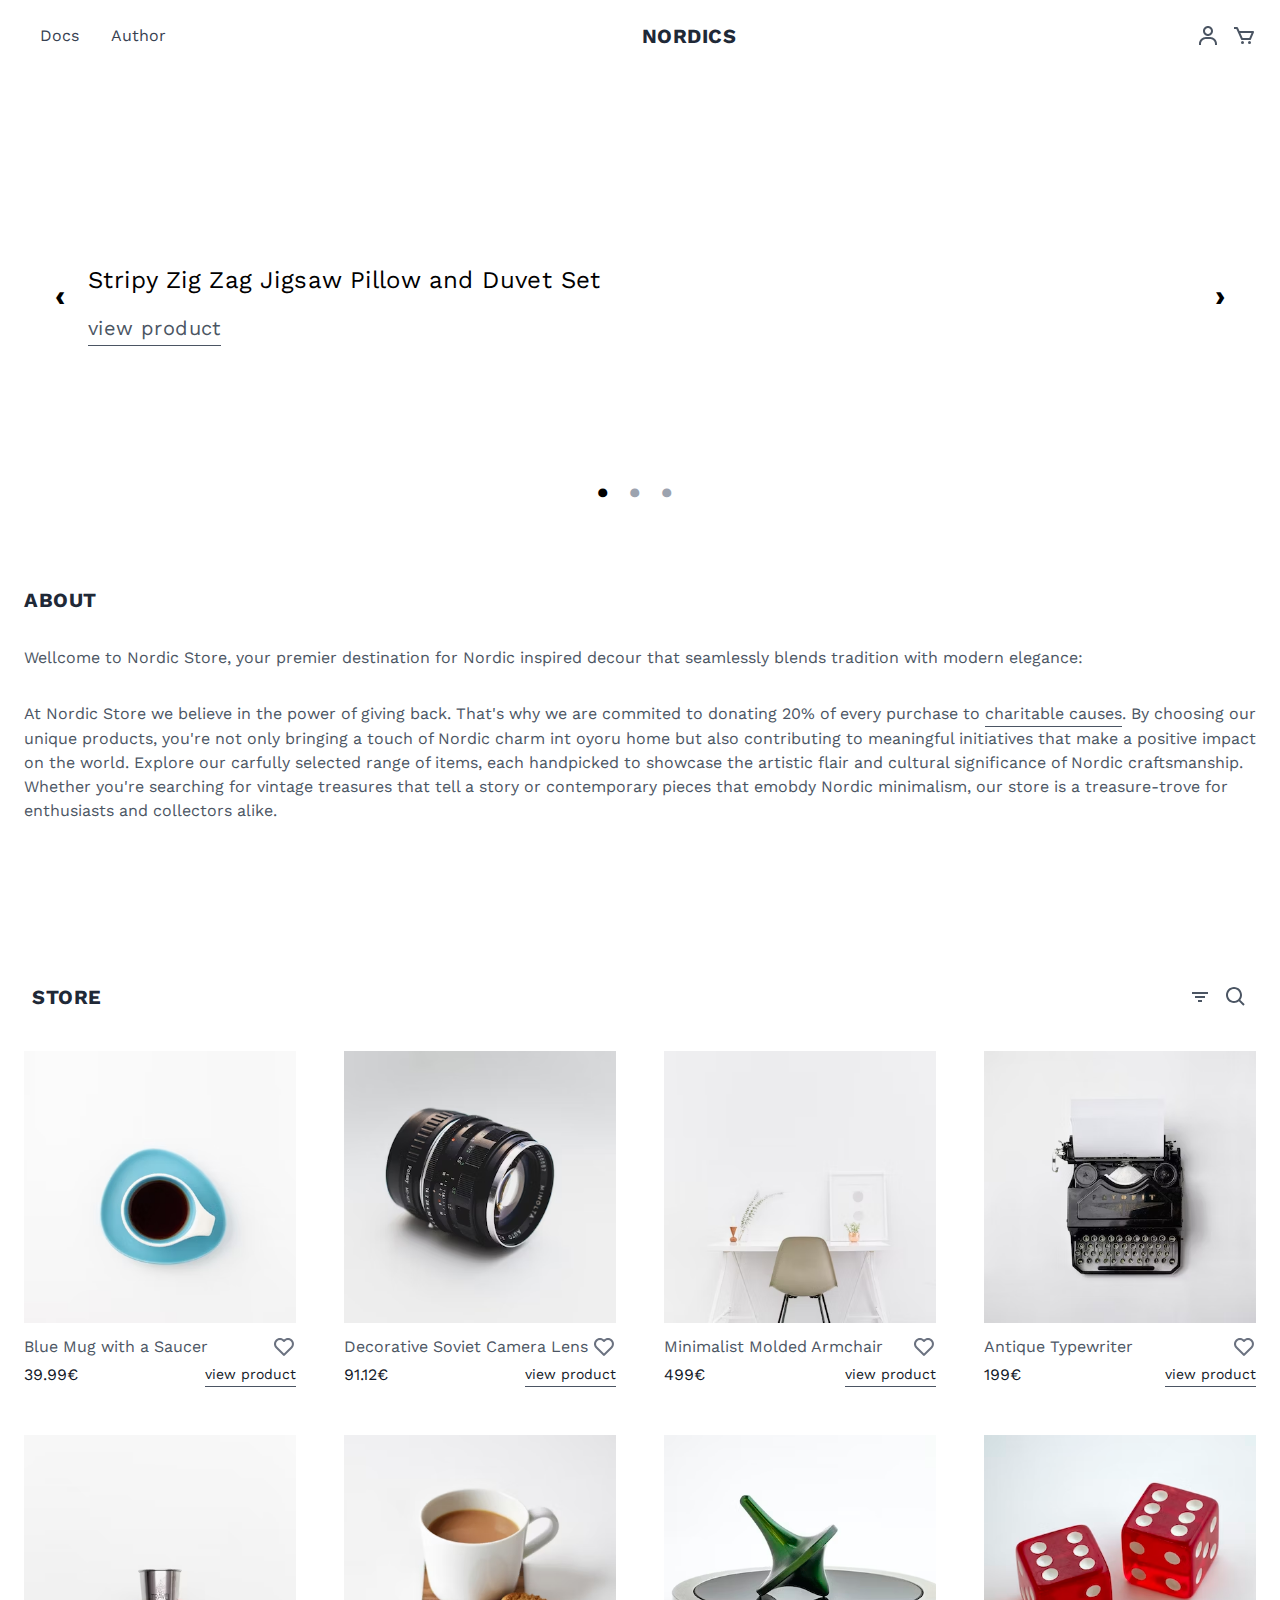
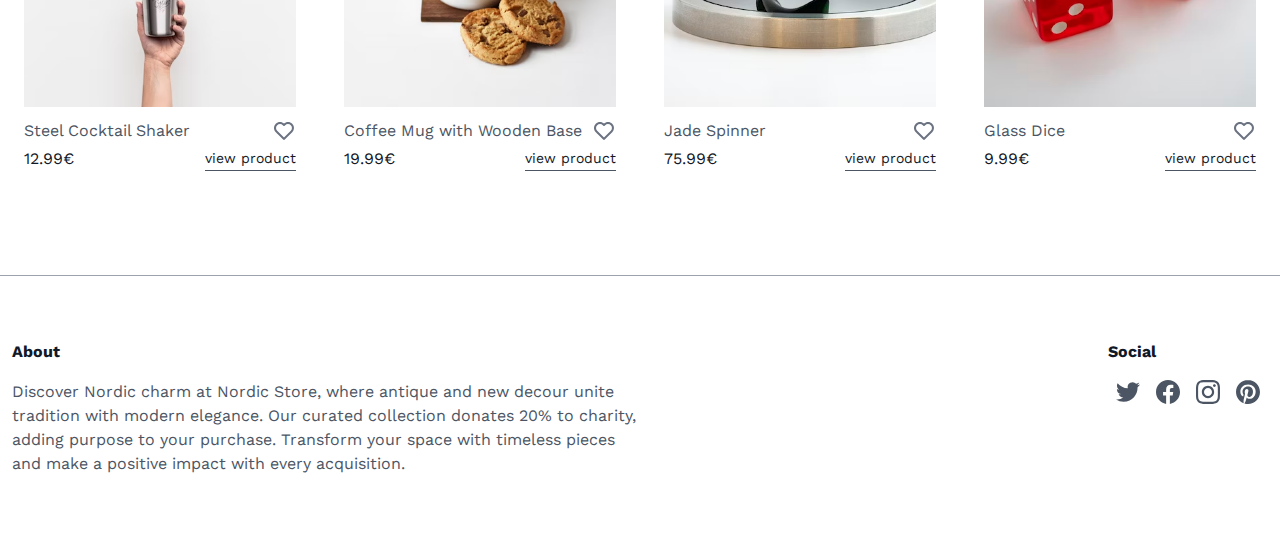
==== commit 89563e6e: "working on login" ====
--- a/index.html
+++ b/index.html
@@ -6,8 +6,8 @@
     <meta name="viewport" content="width=device-width, initial-scale=1.0">
     <meta http-equiv="X-UA-Compatible" content="ie=edge">
     <title>Nordics Store</title>
-    <meta name="description" content="Free open source Tailwind CSS Store template">
-    <meta name="keywords" content="tailwind,tailwindcss,tailwind css,css,starter template,free template,store template, shop layout, minimal, monochrome, minimalistic, theme, nordic">
+    <meta name="description" content="Nordic Store - a place of exquisite decour">
+    <meta name="keywords" content="store product decour minimalist elegant nordic">
     <link rel="shortcut icon" href="./assets/img/favicon.ico" type="image/x-icon">
     <link rel="stylesheet" href="./assets/css/output.css">
     <link href="https://fonts.googleapis.com/css?family=Work+Sans:200,400&display=swap" rel="stylesheet">
@@ -37,14 +37,13 @@
 
             <div class="order-1 md:order-2">
                 <a class="flex items-center tracking-wide no-underline hover:no-underline font-bold text-gray-800 text-xl " href="index.html">
-                    <img class="hidden w-[32px] h-[32px] sm:mr-1 sm:block" src="./assets/img/logo.png" alt="Logo">
                     NORDICS
                 </a>
             </div>
 
             <div class="order-2 md:order-3 flex items-center" id="nav-content">
 
-                <button type="button" class="login-toggle inline-block no-underline hover:text-black">
+                <button id="login-toggle" type="button" class="login-toggle inline-block no-underline hover:text-black">
                     <svg class="fill-current hover:text-black" xmlns="http://www.w3.org/2000/svg" width="24" height="24" viewBox="0 0 24 24">
                         <circle fill="none" cx="12" cy="7" r="3" />
                         <path d="M12 2C9.243 2 7 4.243 7 7s2.243 5 5 5 5-2.243 5-5S14.757 2 12 2zM12 10c-1.654 0-3-1.346-3-3s1.346-3 3-3 3 1.346 3 3S13.654 10 12 10zM21 21v-1c0-3.859-3.141-7-7-7h-4c-3.86 0-7 3.141-7 7v1h2v-1c0-2.757 2.243-5 5-5h4c2.757 0 5 2.243 5 5v1H21z" />
@@ -66,7 +65,7 @@
     <div class="carousel relative container mx-auto max-w-[1600px]">
         <div class="carousel-inner relative overflow-hidden w-full">
             <!--Slide 1-->
-            <input class="carousel-open" type="radio" id="carousel-1" name="carousel" aria-hidden="true" hidden checked="checked">
+            <input class="carousel-open hidden" type="radio" id="carousel-1" name="carousel" aria-hidden="true" checked="checked">
             <div class="carousel-item absolute opacity-0 h-[50vh]">
                 <div class="block h-full w-full mx-auto lg:flex pt-6 md:pt-0 md:items-center bg-cover bg-right bg-slide-one">
 
@@ -83,7 +82,7 @@
             <label for="carousel-2" class="next control-1 w-10 h-10 mr-2 md:mr-10 absolute cursor-pointer hidden text-3xl font-bold text-black hover:text-white rounded-full bg-white hover:bg-gray-900 leading-tight text-center z-10 inset-y-0 right-0 my-auto">›</label>
 
             <!--Slide 2-->
-            <input class="carousel-open" type="radio" id="carousel-2" name="carousel" aria-hidden="true" hidden>
+            <input class="carousel-open hidden" type="radio" id="carousel-2" name="carousel" aria-hidden="true">
             <div class="carousel-item absolute opacity-0 bg-cover bg-right h-[50vh]">
                 <div class="block h-full w-full mx-auto lg:flex pt-6 md:pt-0 md:items-center bg-cover bg-right bg-slide-two">
 
@@ -100,7 +99,7 @@
             <label for="carousel-3" class="next control-2 w-10 h-10 mr-2 md:mr-10 absolute cursor-pointer hidden text-3xl font-bold text-black hover:text-white rounded-full bg-white hover:bg-gray-900  leading-tight text-center z-10 inset-y-0 right-0 my-auto">›</label>
 
             <!--Slide 3-->
-            <input class="carousel-open" type="radio" id="carousel-3" name="carousel" aria-hidden="true" hidden>
+            <input class="carousel-open hidden" type="radio" id="carousel-3" name="carousel" aria-hidden="true">
             <div class="carousel-item absolute opacity-0 h-[50vh]">
                 <div class="block h-full w-full mx-auto lg:flex pt-6 md:pt-0 md:items-center bg-cover bg-bottom bg-slide-three");">
 
@@ -136,7 +135,7 @@
 
       <div class="container py-8 px-6 mx-auto">
 
-          <a class="uppercase tracking-wide no-underline hover:no-underline font-bold text-gray-800 text-xl mb-8" href="#">
+          <a id="about" class="uppercase tracking-wide no-underline hover:no-underline font-bold text-gray-800 text-xl mb-8" href="#about">
     About
   </a>
 
@@ -148,7 +147,7 @@
 
       </div>
 
-  </section>
+    </section>
 
     <!-- STORE SECTION -->
     <section class="bg-white py-8">
@@ -158,7 +157,7 @@
             <nav id="store-nav" class="w-full top-0 px-6 py-1">
                 <div class="w-full container mx-auto flex flex-wrap items-center justify-between mt-0 px-2 py-3">
 
-                    <a class="uppercase tracking-wide no-underline hover:no-underline font-bold text-gray-800 text-xl " href="#">
+                    <a id="store" class="uppercase tracking-wide no-underline hover:no-underline font-bold text-gray-800 text-xl " href="#store">
 				Store
 			</a>
 
@@ -180,92 +179,6 @@
               </div>
             </nav>
         </div>
-        
-        <!-- component -->
-<div class="hidden min-h-screen p-6 bg-gray-100 items-center justify-center">
-  <div class="container max-w-screen-lg mx-auto">
-    <div>
-      <div class="bg-white rounded shadow-lg p-4 px-4 md:p-8 mb-6">
-        <div class="grid gap-4 gap-y-2 text-sm grid-cols-1 lg:grid-cols-3">
-          <div class="text-gray-600">
-            <p class="font-medium text-lg">Register</p>
-            <p>Please fill out all the fields.</p>
-          </div>
-
-          <div class="lg:col-span-2">
-            <div class="grid gap-4 gap-y-2 text-sm grid-cols-1 md:grid-cols-5">
-              <div class="md:col-span-5">
-                <label for="full_name">Full Name</label>
-                <input type="text" name="full_name" id="full_name" class="h-10 border mt-1 rounded px-4 w-full bg-gray-50" value="" />
-              </div>
-
-              <div class="md:col-span-5">
-                <label for="email">Email Address</label>
-                <input type="text" name="email" id="email" class="h-10 border mt-1 rounded px-4 w-full bg-gray-50" value="" placeholder="email@domain.com" />
-              </div>
-
-              <div class="md:col-span-3">
-                <label for="address">Address / Street</label>
-                <input type="text" name="address" id="address" class="h-10 border mt-1 rounded px-4 w-full bg-gray-50" value="" placeholder="" />
-              </div>
-
-              <div class="md:col-span-2">
-                <label for="city">City</label>
-                <input type="text" name="city" id="city" class="h-10 border mt-1 rounded px-4 w-full bg-gray-50" value="" placeholder="" />
-              </div>
-
-              <div class="md:col-span-2">
-                <label for="country">Country / region</label>
-                <div class="h-10 bg-gray-50 flex border border-gray-200 rounded items-center mt-1">
-                  <input name="country" id="country" placeholder="Country" class="px-4 appearance-none outline-none text-gray-800 w-full bg-transparent" value="" />
-                  <button tabindex="-1" class="cursor-pointer outline-none focus:outline-none transition-all text-gray-300 hover:text-red-600">
-                    <svg class="w-4 h-4 mx-2 fill-current" xmlns="http://www.w3.org/2000/svg" viewBox="0 0 24 24" stroke="currentColor" stroke-width="2" stroke-linecap="round" stroke-linejoin="round">
-                      <line x1="18" y1="6" x2="6" y2="18"></line>
-                      <line x1="6" y1="6" x2="18" y2="18"></line>
-                    </svg>
-                  </button>
-                  <button tabindex="-1" for="show_more" class="cursor-pointer outline-none focus:outline-none border-l border-gray-200 transition-all text-gray-300 hover:text-blue-600">
-                    <svg class="w-4 h-4 mx-2 fill-current" xmlns="http://www.w3.org/2000/svg" viewBox="0 0 24 24" stroke="currentColor" stroke-width="2" stroke-linecap="round" stroke-linejoin="round"><polyline points="18 15 12 9 6 15"></polyline></svg>
-                  </button>
-                </div>
-              </div>
-
-              <div class="md:col-span-2">
-                <label for="state">State / province</label>
-                <div class="h-10 bg-gray-50 flex border border-gray-200 rounded items-center mt-1">
-                  <input name="state" id="state" placeholder="State" class="px-4 appearance-none outline-none text-gray-800 w-full bg-transparent" value="" />
-                  <button tabindex="-1" class="cursor-pointer outline-none focus:outline-none transition-all text-gray-300 hover:text-red-600">
-                    <svg class="w-4 h-4 mx-2 fill-current" xmlns="http://www.w3.org/2000/svg" viewBox="0 0 24 24" stroke="currentColor" stroke-width="2" stroke-linecap="round" stroke-linejoin="round">
-                      <line x1="18" y1="6" x2="6" y2="18"></line>
-                      <line x1="6" y1="6" x2="18" y2="18"></line>
-                    </svg>
-                  </button>
-                  <button tabindex="-1" for="show_more" class="cursor-pointer outline-none focus:outline-none border-l border-gray-200 transition-all text-gray-300 hover:text-blue-600">
-                    <svg class="w-4 h-4 mx-2 fill-current" xmlns="http://www.w3.org/2000/svg" viewBox="0 0 24 24" stroke="currentColor" stroke-width="2" stroke-linecap="round" stroke-linejoin="round"><polyline points="18 15 12 9 6 15"></polyline></svg>
-                  </button>
-                </div>
-              </div>
-
-              <div class="md:col-span-1">
-                <label for="zipcode">Zipcode</label>
-                <input type="text" name="zipcode" id="zipcode" class="transition-all flex items-center h-10 border mt-1 rounded px-4 w-full bg-gray-50" placeholder="" value="" />
-              </div>
-
-              
-      
-              <div class="md:col-span-5 text-right">
-                <div class="inline-flex items-end">
-                  <button class="bg-blue-500 hover:bg-blue-700 text-white font-bold py-2 px-4 rounded">Submit</button>
-                </div>
-              </div>
-
-            </div>
-          </div>
-        </div>
-      </div>
-    </div>
-  </div>
-</div>
 
         <div id="cart-wrapper" class="opacity-0 relative ease-in-out duration-500 z-10" aria-labelledby="slide-over-title" role="dialog" aria-modal="true">
             <!--
--- a/assets/css/output.css
+++ b/assets/css/output.css
@@ -438,6 +438,201 @@
 
 [hidden] {
   display: none;
+}
+
+[type='text'],input:where(:not([type])),[type='email'],[type='url'],[type='password'],[type='number'],[type='date'],[type='datetime-local'],[type='month'],[type='search'],[type='tel'],[type='time'],[type='week'],[multiple],textarea,select {
+  -webkit-appearance: none;
+     -moz-appearance: none;
+          appearance: none;
+  background-color: #fff;
+  border-color: #6b7280;
+  border-width: 1px;
+  border-radius: 0px;
+  padding-top: 0.5rem;
+  padding-right: 0.75rem;
+  padding-bottom: 0.5rem;
+  padding-left: 0.75rem;
+  font-size: 1rem;
+  line-height: 1.5rem;
+  --tw-shadow: 0 0 #0000;
+}
+
+[type='text']:focus, input:where(:not([type])):focus, [type='email']:focus, [type='url']:focus, [type='password']:focus, [type='number']:focus, [type='date']:focus, [type='datetime-local']:focus, [type='month']:focus, [type='search']:focus, [type='tel']:focus, [type='time']:focus, [type='week']:focus, [multiple]:focus, textarea:focus, select:focus {
+  outline: 2px solid transparent;
+  outline-offset: 2px;
+  --tw-ring-inset: var(--tw-empty,/*!*/ /*!*/);
+  --tw-ring-offset-width: 0px;
+  --tw-ring-offset-color: #fff;
+  --tw-ring-color: #2563eb;
+  --tw-ring-offset-shadow: var(--tw-ring-inset) 0 0 0 var(--tw-ring-offset-width) var(--tw-ring-offset-color);
+  --tw-ring-shadow: var(--tw-ring-inset) 0 0 0 calc(1px + var(--tw-ring-offset-width)) var(--tw-ring-color);
+  box-shadow: var(--tw-ring-offset-shadow), var(--tw-ring-shadow), var(--tw-shadow);
+  border-color: #2563eb;
+}
+
+input::-moz-placeholder, textarea::-moz-placeholder {
+  color: #6b7280;
+  opacity: 1;
+}
+
+input::placeholder,textarea::placeholder {
+  color: #6b7280;
+  opacity: 1;
+}
+
+::-webkit-datetime-edit-fields-wrapper {
+  padding: 0;
+}
+
+::-webkit-date-and-time-value {
+  min-height: 1.5em;
+  text-align: inherit;
+}
+
+::-webkit-datetime-edit {
+  display: inline-flex;
+}
+
+::-webkit-datetime-edit,::-webkit-datetime-edit-year-field,::-webkit-datetime-edit-month-field,::-webkit-datetime-edit-day-field,::-webkit-datetime-edit-hour-field,::-webkit-datetime-edit-minute-field,::-webkit-datetime-edit-second-field,::-webkit-datetime-edit-millisecond-field,::-webkit-datetime-edit-meridiem-field {
+  padding-top: 0;
+  padding-bottom: 0;
+}
+
+select {
+  background-image: url("data:image/svg+xml,%3csvg xmlns='http://www.w3.org/2000/svg' fill='none' viewBox='0 0 20 20'%3e%3cpath stroke='%236b7280' stroke-linecap='round' stroke-linejoin='round' stroke-width='1.5' d='M6 8l4 4 4-4'/%3e%3c/svg%3e");
+  background-position: right 0.5rem center;
+  background-repeat: no-repeat;
+  background-size: 1.5em 1.5em;
+  padding-right: 2.5rem;
+  -webkit-print-color-adjust: exact;
+          print-color-adjust: exact;
+}
+
+[multiple],[size]:where(select:not([size="1"])) {
+  background-image: initial;
+  background-position: initial;
+  background-repeat: unset;
+  background-size: initial;
+  padding-right: 0.75rem;
+  -webkit-print-color-adjust: unset;
+          print-color-adjust: unset;
+}
+
+[type='checkbox'],[type='radio'] {
+  -webkit-appearance: none;
+     -moz-appearance: none;
+          appearance: none;
+  padding: 0;
+  -webkit-print-color-adjust: exact;
+          print-color-adjust: exact;
+  display: inline-block;
+  vertical-align: middle;
+  background-origin: border-box;
+  -webkit-user-select: none;
+     -moz-user-select: none;
+          user-select: none;
+  flex-shrink: 0;
+  height: 1rem;
+  width: 1rem;
+  color: #2563eb;
+  background-color: #fff;
+  border-color: #6b7280;
+  border-width: 1px;
+  --tw-shadow: 0 0 #0000;
+}
+
+[type='checkbox'] {
+  border-radius: 0px;
+}
+
+[type='radio'] {
+  border-radius: 100%;
+}
+
+[type='checkbox']:focus,[type='radio']:focus {
+  outline: 2px solid transparent;
+  outline-offset: 2px;
+  --tw-ring-inset: var(--tw-empty,/*!*/ /*!*/);
+  --tw-ring-offset-width: 2px;
+  --tw-ring-offset-color: #fff;
+  --tw-ring-color: #2563eb;
+  --tw-ring-offset-shadow: var(--tw-ring-inset) 0 0 0 var(--tw-ring-offset-width) var(--tw-ring-offset-color);
+  --tw-ring-shadow: var(--tw-ring-inset) 0 0 0 calc(2px + var(--tw-ring-offset-width)) var(--tw-ring-color);
+  box-shadow: var(--tw-ring-offset-shadow), var(--tw-ring-shadow), var(--tw-shadow);
+}
+
+[type='checkbox']:checked,[type='radio']:checked {
+  border-color: transparent;
+  background-color: currentColor;
+  background-size: 100% 100%;
+  background-position: center;
+  background-repeat: no-repeat;
+}
+
+[type='checkbox']:checked {
+  background-image: url("data:image/svg+xml,%3csvg viewBox='0 0 16 16' fill='white' xmlns='http://www.w3.org/2000/svg'%3e%3cpath d='M12.207 4.793a1 1 0 010 1.414l-5 5a1 1 0 01-1.414 0l-2-2a1 1 0 011.414-1.414L6.5 9.086l4.293-4.293a1 1 0 011.414 0z'/%3e%3c/svg%3e");
+}
+
+@media (forced-colors: active)  {
+  [type='checkbox']:checked {
+    -webkit-appearance: auto;
+       -moz-appearance: auto;
+            appearance: auto;
+  }
+}
+
+[type='radio']:checked {
+  background-image: url("data:image/svg+xml,%3csvg viewBox='0 0 16 16' fill='white' xmlns='http://www.w3.org/2000/svg'%3e%3ccircle cx='8' cy='8' r='3'/%3e%3c/svg%3e");
+}
+
+@media (forced-colors: active)  {
+  [type='radio']:checked {
+    -webkit-appearance: auto;
+       -moz-appearance: auto;
+            appearance: auto;
+  }
+}
+
+[type='checkbox']:checked:hover,[type='checkbox']:checked:focus,[type='radio']:checked:hover,[type='radio']:checked:focus {
+  border-color: transparent;
+  background-color: currentColor;
+}
+
+[type='checkbox']:indeterminate {
+  background-image: url("data:image/svg+xml,%3csvg xmlns='http://www.w3.org/2000/svg' fill='none' viewBox='0 0 16 16'%3e%3cpath stroke='white' stroke-linecap='round' stroke-linejoin='round' stroke-width='2' d='M4 8h8'/%3e%3c/svg%3e");
+  border-color: transparent;
+  background-color: currentColor;
+  background-size: 100% 100%;
+  background-position: center;
+  background-repeat: no-repeat;
+}
+
+@media (forced-colors: active)  {
+  [type='checkbox']:indeterminate {
+    -webkit-appearance: auto;
+       -moz-appearance: auto;
+            appearance: auto;
+  }
+}
+
+[type='checkbox']:indeterminate:hover,[type='checkbox']:indeterminate:focus {
+  border-color: transparent;
+  background-color: currentColor;
+}
+
+[type='file'] {
+  background: unset;
+  border-color: inherit;
+  border-width: 0;
+  border-radius: 0;
+  padding: 0;
+  font-size: unset;
+  line-height: inherit;
+}
+
+[type='file']:focus {
+  outline: 1px solid ButtonText;
+  outline: 1px auto -webkit-focus-ring-color;
 }
 
 *, ::before, ::after {
@@ -659,6 +854,10 @@
   top: 1.25rem;
 }
 
+.top-\[20\%\] {
+  top: 20%;
+}
+
 .z-10 {
   z-index: 10;
 }
@@ -671,10 +870,6 @@
   z-index: 50;
 }
 
-.-z-10 {
-  z-index: -10;
-}
-
 .order-1 {
   order: 1;
 }
@@ -685,10 +880,6 @@
 
 .order-3 {
   order: 3;
-}
-
-.float-right {
-  float: right;
 }
 
 .-m-2 {
@@ -781,6 +972,14 @@
   margin-top: 2rem;
 }
 
+.mr-4 {
+  margin-right: 1rem;
+}
+
+.mr-10 {
+  margin-right: 2.5rem;
+}
+
 .block {
   display: block;
 }
@@ -797,10 +996,6 @@
   display: flex;
 }
 
-.inline-flex {
-  display: inline-flex;
-}
-
 .table {
   display: table;
 }
@@ -809,10 +1004,6 @@
   display: flow-root;
 }
 
-.grid {
-  display: grid;
-}
-
 .contents {
   display: contents;
 }
@@ -857,12 +1048,8 @@
   height: 100%;
 }
 
-.min-h-screen {
-  min-height: 100vh;
-}
-
-.w-1\/2 {
-  width: 50%;
+.min-h-\[250px\] {
+  min-height: 250px;
 }
 
 .w-10 {
@@ -901,12 +1088,8 @@
   width: 100vw;
 }
 
-.w-14 {
-  width: 3.5rem;
-}
-
-.w-28 {
-  width: 7rem;
+.w-\[450px\] {
+  width: 450px;
 }
 
 .max-w-6xl {
@@ -927,10 +1110,6 @@
 
 .max-w-xl {
   max-width: 36rem;
-}
-
-.max-w-screen-lg {
-  max-width: 1024px;
 }
 
 .flex-1 {
@@ -951,11 +1130,6 @@
   transform: translate(var(--tw-translate-x), var(--tw-translate-y)) rotate(var(--tw-rotate)) skewX(var(--tw-skew-x)) skewY(var(--tw-skew-y)) scaleX(var(--tw-scale-x)) scaleY(var(--tw-scale-y));
 }
 
-.-rotate-45 {
-  --tw-rotate: -45deg;
-  transform: translate(var(--tw-translate-x), var(--tw-translate-y)) rotate(var(--tw-rotate)) skewX(var(--tw-skew-x)) skewY(var(--tw-skew-y)) scaleX(var(--tw-scale-x)) scaleY(var(--tw-scale-y));
-}
-
 .transform {
   transform: translate(var(--tw-translate-x), var(--tw-translate-y)) rotate(var(--tw-rotate)) skewX(var(--tw-skew-x)) skewY(var(--tw-skew-y)) scaleX(var(--tw-scale-x)) scaleY(var(--tw-scale-y));
 }
@@ -968,16 +1142,6 @@
   resize: both;
 }
 
-.appearance-none {
-  -webkit-appearance: none;
-     -moz-appearance: none;
-          appearance: none;
-}
-
-.grid-cols-1 {
-  grid-template-columns: repeat(1, minmax(0, 1fr));
-}
-
 .flex-row {
   flex-direction: row;
 }
@@ -1014,8 +1178,8 @@
   gap: 1rem;
 }
 
-.gap-y-2 {
-  row-gap: 0.5rem;
+.gap-2 {
+  gap: 0.5rem;
 }
 
 .divide-y > :not([hidden]) ~ :not([hidden]) {
@@ -1079,12 +1243,8 @@
   border-top-width: 1px;
 }
 
-.border-l {
-  border-left-width: 1px;
-}
-
-.border-r {
-  border-right-width: 1px;
+.border-none {
+  border-style: none;
 }
 
 .border-blue-300 {
@@ -1150,14 +1310,9 @@
   background-color: rgb(255 255 255 / var(--tw-bg-opacity));
 }
 
-.bg-gray-100 {
+.bg-slate-100 {
   --tw-bg-opacity: 1;
-  background-color: rgb(243 244 246 / var(--tw-bg-opacity));
-}
-
-.bg-gray-50 {
-  --tw-bg-opacity: 1;
-  background-color: rgb(249 250 251 / var(--tw-bg-opacity));
+  background-color: rgb(241 245 249 / var(--tw-bg-opacity));
 }
 
 .bg-opacity-75 {
@@ -1214,6 +1369,10 @@
   padding: 1.5rem;
 }
 
+.p-5 {
+  padding: 1.25rem;
+}
+
 .px-2 {
   padding-left: 0.5rem;
   padding-right: 0.5rem;
@@ -1310,16 +1469,36 @@
   padding-top: 1.5rem;
 }
 
+.pr-4 {
+  padding-right: 1rem;
+}
+
+.pr-16 {
+  padding-right: 4rem;
+}
+
+.pr-64 {
+  padding-right: 16rem;
+}
+
+.pr-32 {
+  padding-right: 8rem;
+}
+
+.pr-36 {
+  padding-right: 9rem;
+}
+
+.pr-40 {
+  padding-right: 10rem;
+}
+
 .text-left {
   text-align: left;
 }
 
 .text-center {
   text-align: center;
-}
-
-.text-right {
-  text-align: right;
 }
 
 .text-2xl {
@@ -1365,10 +1544,6 @@
   font-weight: 500;
 }
 
-.font-normal {
-  font-weight: 400;
-}
-
 .font-semibold {
   font-weight: 600;
 }
@@ -1466,17 +1641,8 @@
   color: rgb(255 255 255 / var(--tw-text-opacity));
 }
 
-.text-gray-300 {
-  --tw-text-opacity: 1;
-  color: rgb(209 213 219 / var(--tw-text-opacity));
-}
-
 .underline {
   text-decoration-line: underline;
-}
-
-.line-through {
-  text-decoration-line: line-through;
 }
 
 .no-underline {
@@ -1513,26 +1679,9 @@
   box-shadow: var(--tw-ring-offset-shadow, 0 0 #0000), var(--tw-ring-shadow, 0 0 #0000), var(--tw-shadow);
 }
 
-.shadow-lg {
-  --tw-shadow: 0 10px 15px -3px rgb(0 0 0 / 0.1), 0 4px 6px -4px rgb(0 0 0 / 0.1);
-  --tw-shadow-colored: 0 10px 15px -3px var(--tw-shadow-color), 0 4px 6px -4px var(--tw-shadow-color);
-  box-shadow: var(--tw-ring-offset-shadow, 0 0 #0000), var(--tw-ring-shadow, 0 0 #0000), var(--tw-shadow);
-}
-
 .outline-none {
   outline: 2px solid transparent;
   outline-offset: 2px;
-}
-
-.ring {
-  --tw-ring-offset-shadow: var(--tw-ring-inset) 0 0 0 var(--tw-ring-offset-width) var(--tw-ring-offset-color);
-  --tw-ring-shadow: var(--tw-ring-inset) 0 0 0 calc(3px + var(--tw-ring-offset-width)) var(--tw-ring-color);
-  box-shadow: var(--tw-ring-offset-shadow), var(--tw-ring-shadow), var(--tw-shadow, 0 0 #0000);
-}
-
-.ring-white {
-  --tw-ring-opacity: 1;
-  --tw-ring-color: rgb(255 255 255 / var(--tw-ring-opacity));
 }
 
 .blur {
@@ -1554,12 +1703,6 @@
 
 .transition-opacity {
   transition-property: opacity;
-  transition-timing-function: cubic-bezier(0.4, 0, 0.2, 1);
-  transition-duration: 150ms;
-}
-
-.transition-all {
-  transition-property: all;
   transition-timing-function: cubic-bezier(0.4, 0, 0.2, 1);
   transition-duration: 150ms;
 }
@@ -1632,11 +1775,6 @@
   border-color: rgb(0 0 0 / var(--tw-border-opacity));
 }
 
-.hover\:border-blue-300:hover {
-  --tw-border-opacity: 1;
-  border-color: rgb(147 197 253 / var(--tw-border-opacity));
-}
-
 .hover\:border-blue-600:hover {
   --tw-border-opacity: 1;
   border-color: rgb(37 99 235 / var(--tw-border-opacity));
@@ -1700,16 +1838,6 @@
 .hover\:text-white:hover {
   --tw-text-opacity: 1;
   color: rgb(255 255 255 / var(--tw-text-opacity));
-}
-
-.hover\:text-blue-600:hover {
-  --tw-text-opacity: 1;
-  color: rgb(37 99 235 / var(--tw-text-opacity));
-}
-
-.hover\:text-red-600:hover {
-  --tw-text-opacity: 1;
-  color: rgb(220 38 38 / var(--tw-text-opacity));
 }
 
 .hover\:underline:hover {
@@ -1726,18 +1854,6 @@
   box-shadow: var(--tw-ring-offset-shadow, 0 0 #0000), var(--tw-ring-shadow, 0 0 #0000), var(--tw-shadow);
 }
 
-.hover\:shadow-sm:hover {
-  --tw-shadow: 0 1px 2px 0 rgb(0 0 0 / 0.05);
-  --tw-shadow-colored: 0 1px 2px 0 var(--tw-shadow-color);
-  box-shadow: var(--tw-ring-offset-shadow, 0 0 #0000), var(--tw-ring-shadow, 0 0 #0000), var(--tw-shadow);
-}
-
-.hover\:ring-4:hover {
-  --tw-ring-offset-shadow: var(--tw-ring-inset) 0 0 0 var(--tw-ring-offset-width) var(--tw-ring-offset-color);
-  --tw-ring-shadow: var(--tw-ring-inset) 0 0 0 calc(4px + var(--tw-ring-offset-width)) var(--tw-ring-color);
-  box-shadow: var(--tw-ring-offset-shadow), var(--tw-ring-shadow), var(--tw-shadow, 0 0 #0000);
-}
-
 .focus\:outline-none:focus {
   outline: 2px solid transparent;
   outline-offset: 2px;
@@ -1752,10 +1868,6 @@
     display: block;
   }
 
-  .sm\:w-1\/4 {
-    width: 25%;
-  }
-
   .sm\:px-6 {
     padding-left: 1.5rem;
     padding-right: 1.5rem;
@@ -1767,10 +1879,6 @@
 }
 
 @media (min-width: 768px) {
-  .md\:absolute {
-    position: absolute;
-  }
-
   .md\:order-1 {
     order: 1;
   }
@@ -1783,22 +1891,6 @@
     order: 3;
   }
 
-  .md\:col-span-1 {
-    grid-column: span 1 / span 1;
-  }
-
-  .md\:col-span-2 {
-    grid-column: span 2 / span 2;
-  }
-
-  .md\:col-span-3 {
-    grid-column: span 3 / span 3;
-  }
-
-  .md\:col-span-5 {
-    grid-column: span 5 / span 5;
-  }
-
   .md\:mb-0 {
     margin-bottom: 0px;
   }
@@ -1839,20 +1931,12 @@
     width: auto;
   }
 
-  .md\:grid-cols-5 {
-    grid-template-columns: repeat(5, minmax(0, 1fr));
-  }
-
   .md\:items-start {
     align-items: flex-start;
   }
 
   .md\:items-center {
     align-items: center;
-  }
-
-  .md\:p-8 {
-    padding: 2rem;
   }
 
   .md\:px-0 {
@@ -1876,10 +1960,6 @@
 }
 
 @media (min-width: 1024px) {
-  .lg\:col-span-2 {
-    grid-column: span 2 / span 2;
-  }
-
   .lg\:mb-10 {
     margin-bottom: 2.5rem;
   }
@@ -1892,10 +1972,6 @@
     height: 50%;
   }
 
-  .lg\:h-20 {
-    height: 5rem;
-  }
-
   .lg\:h-full {
     height: 100%;
   }
@@ -1906,10 +1982,6 @@
 
   .lg\:w-2\/5 {
     width: 40%;
-  }
-
-  .lg\:grid-cols-3 {
-    grid-template-columns: repeat(3, minmax(0, 1fr));
   }
 
   .lg\:justify-end {
